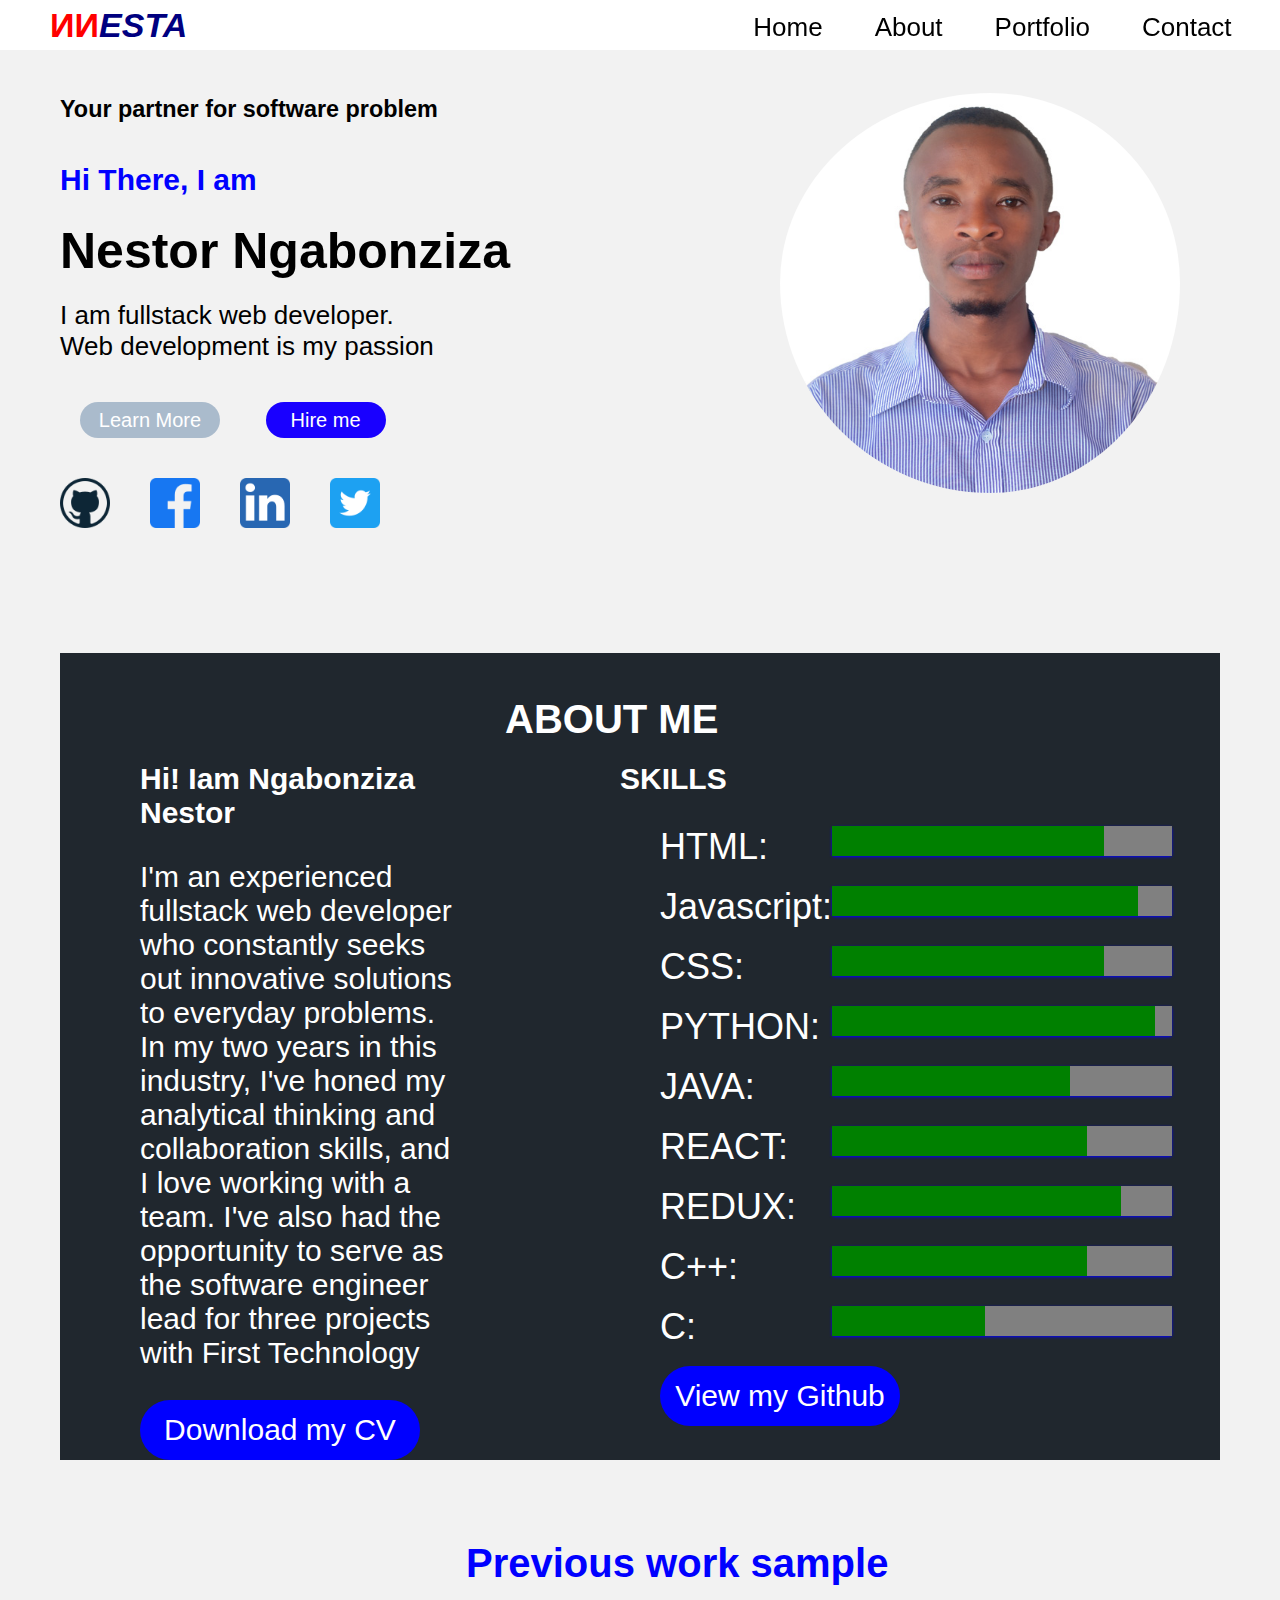
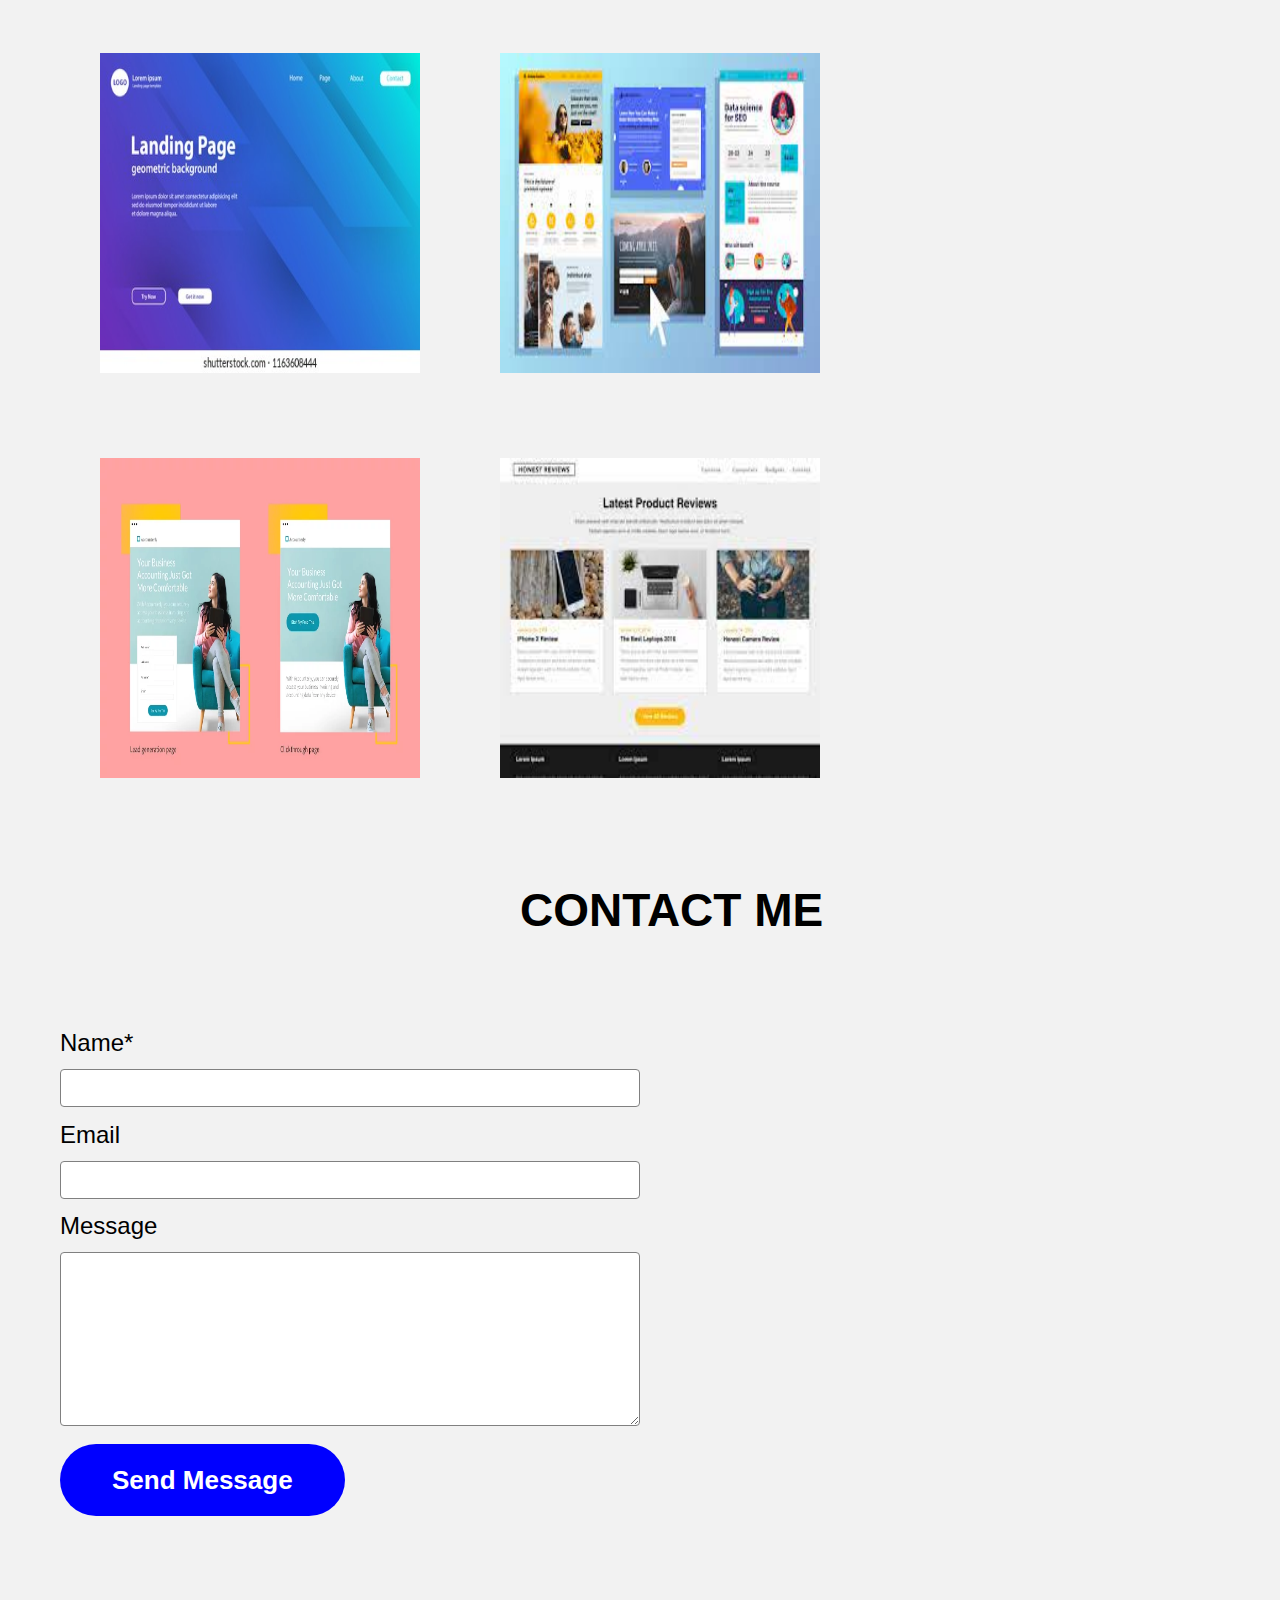
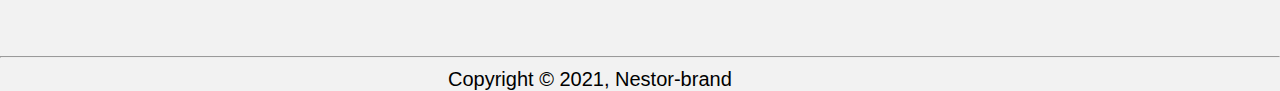
==== index.html @ 5fce7ac7 "addingthe title to the pages" ====
<!DOCTYPE html>
<html lang="en">
  <head>
    <meta charset="UTF-8" />
    <meta http-equiv="X-UA-Compatible" content="IE=edge" />
    <meta name="viewport" content="width=device-width, initial-scale=1.0" />
    <title>Nestor Brand</title>
    <link rel="stylesheet" href="./css/style.css" />
  </head>
  <body>
    <div class="wrapper">
     
        <nav class="navbar">
<div class="logo">
        <span class="n">NN</span>  <span class="left">ESTA</span>
   </div>
          <img
            id="menu"
            class="navbar-menu"
            src="img/menu.svg"
            alt="menu picture"
          />

          <div class="top">
            <img
              id="exit"
              class="mobile-exit"
              src="img/exit.svg"
              alt="exit menu"
              class="menu-close"
            />

            <ul class="right">
              <li>
                <a href=".">Home</a>
              </li>
              
              
              <li>
                <a href="#about">About</a>
              </li><li>
                <a href="#portfolio">Portfolio</a>
              </li>
              <li>
                <a href="#contact">Contact</a>
              </li>
              
              <li>
                <a href="blog.html">Blog</a>
              </li>
            </ul>
          </div>
        </nav>
      
      <br />
      <main>
        <section class="landing-page">
          <section id="description" class="desc">
            <h3>Your partner for software problem</h3>
            <h2 id="hi">Hi There, I am</h2>
            <h1>Nestor Ngabonziza</h1>
            <p>
              I am fullstack web developer. <br />
              Web development is my passion
            </p>
            <div class="learn-hire">
              <button onclick="location.href='#about'" type="button" id="learn-button">Learn More</button>
              <button onclick="location.href='#contact'" type="button" id="hire-button">Hire me</button>
            </div>
            <div class="social-media">
              <a href="#">
                <img
                  class="social-img"
                  src="img/github.png"
                  alt="github picture"
              /></a>
              <a href=""
                ><img
                  class="social-img"
                  src="img/faceboo.png"
                  alt="Facebook picture"
              /></a>
              <a href="#"
                ><img
                  class="social-img"
                  src="img/linkedin.png"
                  alt="linkedin picture"
              /></a>
              <a href="#"
                ><img
                  class="social-img"
                  src="img/twitter.png"
                  alt="twitter picture"
              /></a>
            </div>
          </section>
          <section id="profile">
            <img class="profile" src="img/PASSPORT.jpg" alt="Profile photo" />
          </section>
        </section>

        <!-- About me frame -->

        <section id="about">
          <h1 class="title">ABOUT ME</h1>
          <div class="container">
            <div class="description">
              <h1>Hi! Iam Ngabonziza Nestor</h1>
              <p>
                I'm an experienced fullstack web developer who constantly seeks
                out innovative solutions to everyday problems. In my two years
                in this industry, I've honed my analytical thinking and
                collaboration skills, and I love working with a team. I've also
                had the opportunity to serve as the software engineer lead for
                three projects with First Technology
              </p>
              <button>Download my CV</button>
            </div>

            <div>
              <h1>SKILLS</h1>
              <ul class="skills">
                <li>
                  <label for="file">HTML:</label>
                  <progress class="progress" id="file" value="80" max="100">
                    80%
                  </progress>
                </li>
                <li>
                  <label for="file">Javascript:</label>
                  <progress class="progress" id="file" value="90" max="100">
                    90%
                  </progress>
                </li>
                <li>
                  <label for="file">CSS:</label>
                  <progress class="progress" id="file" value="80" max="100">
                    80%
                  </progress>
                </li>
                <li>
                  <label for="file">PYTHON:</label>
                  <progress class="progress" id="file" value="95" max="100">
                    95%
                  </progress>
                </li>
                <li>
                  <label for="file">JAVA:</label>
                  <progress class="progress" id="file" value="70" max="100">
                    70%
                  </progress>
                </li>
                <li>
                  <label for="file">REACT:</label>
                  <progress class="progress" id="file" value="75" max="100">
                    75%
                  </progress>
                </li>
                <li>
                  <label for="file">REDUX:</label>
                  <progress class="progress" id="file" value="85" max="100">
                    85%
                  </progress>
                </li>
                <li>
                  <label for="file">C++:</label>
                  <progress class="progress" id="file" value="75" max="100">
                    75%
                  </progress>
                </li>
                <li>
                  <label for="file">C:</label>
                  <progress class="progress" id="file" value="45" max="100">
                    45%
                  </progress>
                </li>
                <!-- <li>
                  <label for="file">Kotlin:</label>
                  <progress class="progress" id="file" value="70" max="100">
                    70%
                  </progress>
                </li> -->

                <button type="button" onclick="location.href='https://github.com/NNesta'">View my Github</button>
              </ul>
           
            </div>
          </div>
        </section>
        <!-- portfolio -->
        <section id="portfolio">
          <h1>Previous work sample</h1>
          <div class="portfolios-list">
<a href="#"><img class="portfolio-pic" src="img/first.jpg" alt=""></a>
<a href="#"><img class="portfolio-pic" src="img/second.jpg" alt=""></a>
<a href="#"><img class="portfolio-pic" src="img/third.webp" alt=""></a>
<a href="#"><img class="portfolio-pic" src="img/fourth.jpg" alt=""></a>
          </div>

        </section>
        <!-- CONTACT ME SECTION -->
        <!-- ************************** -->

        <section id="contact">
          <h2>CONTACT ME</h2>
          <form action="#" method="post">
            <label for="#">Name*</label>
            <input type="text" />
            <br />
            <label for="#">Email</label>
            <input type="email" name="" id="" />
            <br />
            <label for=""> Message</label>
            <textarea
              name="message"
              id="message"
              cols="30"
              rows="10"
            ></textarea>
            <br />
            <input type="submit" value="Send Message" />
          </form>
          
        </section>
        
        
      </main>
    </div>
    <script>
      const mobileBtn = document.getElementById("menu");
      nav = document.querySelector(".top");
      mobileBtnExit = document.getElementById("exit");

      mobileBtn.addEventListener("click", () => {
        nav.classList.add("menu-btn");
      });

      mobileBtnExit.addEventListener("click", () => {
        nav.classList.remove("menu-btn");
      });

    </script>
    <hr />
        <footer>Copyright &copy 2021, Nestor-brand</footer>
  </body>
</html>
---- css/style.css ----
body {
  background-color: #f2f2f2;
  margin: 0;
  box-sizing: border-box;
  font-family: Arial, Helvetica, sans-serif;
}
main {
  margin: 0rem 0.5rem;
  
}
:root {
  font-size: 18px;
  --primary-color: blue;
}
.navbar {
  background: white;
  padding: 0.5em;
  height: 1.5em;
  width: 100%;
  align-items: center;
  display: flex;
  place-content: space-between;
    z-index: 800;
    
}
.left {
  color:#000080;
  font-size: 1.7rem;
  font-weight: bolder;
  font-style: italic;
  margin-left: 0;
}
.n {                 
  transform: scale(-1, 1);
  color: red;
  
  font-size: 1.7rem;
  font-weight: bolder;
  margin-left: 2rem;
  margin-right: 0;
  
}
.logo {
  display: flex;
}
.top {
  position: fixed;
  z-index: 999;
  width: 50%;
  right: 0;
  top: 0;
  background: #20272e;
  height: 100vh;
  padding: 1em;
  
}
.top {
  display: none;
}
.navbar .left span {
  list-style-type: none;
  text-decoration: none;
}
.right {
  margin-top: 4rem;
}
.right li {
  list-style-type: none;
  text-align: right;
}

.right li a {
  font-size: 1.3em;
  color: white;
  text-decoration: none;
  list-style-type: disc;
}
.mobile-exit {
  float: right;
  margin: 0.5em;
  cursor: pointer;
}
.menu-btn {
  display: block;
}
.navbar .navbar-menu,
.mobile-exit {
  cursor: pointer;
  width: 2rem;
  height: 2rem;
  padding: 0;
}
.profile {
  /* display: none; */
  height: 20rem;
  width: 20rem;
  float: right;
  border-radius: 50%;
  padding-right: 1rem;
  padding-top: 1rem;
  margin-right: 1rem;
}

/* landing page */
/* section.landing-page {
  display: block;
  place-content: space-between;
  margin: 2.5rem 0rem 6rem 0rem;
} */

#hire-button {
  background-color: rgb(25, 0, 255);
  width: 6rem;
  height: 1.8rem;
  border-radius: 2rem;
  margin: 1rem;
  font-size: 1rem;
  border-style: none;
}
#learn-button {
  background-color: #aabbcc;
  width: 7rem;
  height: 1.8rem;
  border-radius: 1rem;
  margin: 1rem;
  font-size: 1rem;
  border-style: none;
}
#learn-button:hover {
  font-weight: bolder;
}
#hire-button:hover {
  font-weight: bolder;
}
.desc {
  align-items: center;
  display: inline-block;

}
.landing-page {
  display: flex;
  flex-wrap: wrap;
}
.desc h3 {
  margin-bottom: 2rem;
}
#hi {
  color: blue;
}
.desc h1 {
  font-size: 2.5rem;
  margin: 1rem 0rem;
}
.desc p {
  font-size: 1.3rem;
  margin: 0 0 1rem 0;
}
.social-media {
  display: flex;
}
.social-img {
  width: 2.5rem;
  height: 2.5rem;
  padding: 0;
  margin: 1rem 2rem 0 0;
}
#profile{
  order: 1;
}
#description {
  order: 2;
}
/* end */
/* About me page */
#about {
  background-color: #20272e;
  color: white;
  padding-top: 2.2rem;

 
}

.title {
  margin-bottom: 0.5rem;
}
#about h1.title {
  transform: translate(30%);
  margin:0 0 0 3rem;
  font-size: 2rem;
  padding-top: 0;
}

.container {
  display: block;
  margin-bottom: 1.5rem;
  
}
.skills {
  margin-left: 0;
}
.container div {
 flex: 1;
 margin:0 4rem;
 font-size: 1.5rem;
}
.container div h1 {
  font-size: 1.5rem;
  margin-left: 0rem;
  font-weight: bold;
}
.description button {
  width: 14rem;

}
.skills li {
  display: flex;
}
.skills li label {
  margin-right: auto;
}
.skills button {
  width: 12rem;
  border-style: none;
  
}

.progress {
  background-color: rgb(255, 102, 0);
  border-radius: 3px;
  box-shadow: 0 1px 3px blue;
  margin: 0rem;
  height: 1.5rem;
  width: 17rem;
  max-width: 100%;
  background: blue;
  /* margin-left: auto; */
  
}



/* end */

/*contact  */

#contact h2 {
  /* margin: 2rem 0 2em 5em; */
  margin: 0;
  padding-top: 2rem;
}

label {
  display: block;
  font-size: 1.2em;
  margin-bottom: 0.5em;
}
input,
textarea {
  width: 80%;
  padding: 0.8em;
  margin-bottom: 1em;
  border-radius: 0.3em;
  border: 1px solid gray;
  box-sizing: border-box;
}
input[type="submit"] {
  background-color: var(--primary-color);
  color: white;
  font-weight: bold;
  font-size: 1.3em;
  border: none;
  margin-bottom: 5em;
  border-radius: 5em;
  display: inline-block;
  padding: 0.8em 2em;
  width: unset;
}
#contact {
  margin: 0 auto;
  padding: 0 auto;
}
/* end */
/* blog */

.blog-sect {
  display: block;
}
#search-input {
  width: 35%;
  margin: 0;
}
.search-blog {
  position: relative;
  left: 18rem;
  top: -2rem;
}
.search-blog button {
  width: 8rem;
  height: 2.5rem;
}
button {
  height: 1.6rem;
  width: 5.5rem;
  display: inline;
  background-color: blue;
  color: white;
  margin: 0;
}
.articles {
  display: flex;
  place-content: space-between;
  flex-wrap: wrap;
}
.article {
  margin: 1rem 3rem;
}
.article-img {
  width: 30px;
  height: 30px;
  padding: 0;
  margin: 0rem 0.3rem 0 0;
}
.article-bottom {
  display: flex;
  margin-top: 0;
}
.article-bottom span {
  margin-right: 2rem;
  align-items: center;
}
.main-img {
  width: 269px;
  height: 180px;
  padding: 0;
  border-radius: 0;
}
.blogs {
  display: flex;
  place-content: space-between;
}
.select {
  display: block;
}
.choose-check {
  display: inline-flexbox;
}
.admin-nav {
}
html,
body {
  overflow-x: hidden;
}
/* end blog */

/* login */

.admin-login {
  display: block;
  margin: 5rem 0 11rem 25rem;
}
.admin-login h2 {
  color: blue;
  margin-left: 4rem;

}
.login-button {
  background-color: blue;
}
button {
  background: blue;
  color: white;
  border-radius: 1rem;
  width: 10rem;
  height: 3rem;
  font-size: 1.5rem;
}
.psw,.email-user {
  width: 18rem;
  border-radius: 5rem;
  
}

/* end */
/* dashboard */
.article-create-button {
  background: blue;
  color: white;
  width: 14rem;
  padding-top: 0.5rem;
  height: 2.3rem;
  padding-bottom: 2.3rem;
  text-decoration: none;
  border-radius: 2rem;
}
.logout {
  background: #800000;
  width: 7rem;
  height: 2.3rem;
}
.create-button {
  font-size: 1rem;
  height: 2rem;
}
aside {
  width: 40;
  
}
.views {
  margin: 5rem;
}
.dashboard nav {
  margin-top: -5rem;
  height: 2.7rem;
}
button {
  border-style: none;
}
.article-section {
  display: flex;
  margin: 5rem 0 0 2rem;
  padding: 0;
}
/* .search {
  width: 30;
  display: block;
} */
.article-modify {
  width: 60;
}
.srch {
  width: 6rem;
  height: 2rem;
  font-size: 1rem;
}
.check-button {
  display: flex;
  margin-left: -4rem;

}
.date-time {
  padding-bottom: 4rem;
  font-weight: lighter;
  color: lightsteelblue;
  margin: 0;
}
.check-button label {
  margin-left: -4rem;

}
.article-update {
  height: 2rem;
  margin-top: -0.3rem;
}
.article-delete {
  height: 2rem;
  background: red;
  margin-left: 2rem;
  margin-top: -0.3rem;
}
button {
  cursor: pointer;
  height: 2,5rem;
  border-radius: 5rem;
  padding-bottom: auto;
  margin-right: 2rem;
}
a:visited {
  color: blue;
}
a{
  text-decoration: none;
}

/* end */
/* create article */
.create-article h2 {
  transform: translate(40%);
  color: blue;
}
.article-component {
  display: block;
}
.component {
  display: flex;
}
.component label {
  margin-right: auto;
  margin-left: 2rem;
}
.component textarea,
.component input {
  margin-right: 2rem;
}
.create-button {
  margin: 2rem 0 0 56rem;
  width: 10rem;
  height: 2.5rem;
  font-weight: bold;
  font-size: 1.2rem;

}


/* end */
/* article page*/

.article-detail {
  margin: 5rem;
  background: white;
}

.article-detail h3 {
  color: blue;
  font-weight: bold;
  position: relative;
  left: 3rem;
  z-index: 1;
  font-size: 1.5rem;
}
.article-img-main {
  width: 100%;
  height: 20rem;
  border-radius: .5rem;
}
/* end of article page */


/* portfolio */
#portfolio {
  padding-top: 1.2rem;
}
.portfolios-list {
  display: flex;
  flex-wrap: wrap;
}
.portfolio-pic {
  width: 16rem;
  height: 16rem;
  padding: 0;
  border-radius: 0;
  margin: 2rem;
} 
#portfolio h1 {
  transform: translate(35%);
  font-size: 2rem;
  color: blue;
}

/* end of portifolio */

footer {
  
  transform: translate(35%);
}

/* media query */
@media only screen and (max-width: 320px) {
  :root{
    font-size: 15px;
    }
    
  }
@media only screen and (min-width: 1025px) {
  :root {
    font-size: 20px;
  }
  main {
    margin: 0rem 3rem;
    --primary-color: blue;
  }
  .profile {
    height: 20rem;
    width: 20rem;
    float: left;
    border-radius: 50%;
    padding-right: 1rem;
    padding-top: 1rem;
    margin-right: 1rem;
  }
  .landing-page {
    display: flex;
    place-content: space-between;
    margin: 2.5rem 0rem 6rem 0rem;
   

  }
  .current{
 color: blue;
  }
  #profile{
    order: 2;
  }
  #description {
    order: 1;
  }
  .navbar-menu,
  .mobile-exit {
    display: none;
  }
  .top {
    display: flex;
    justify-content: space-between;
    background: none;
    position: unset;
    height: auto;
    width: 100%;
    padding: 0;
    color: black;
  }
  .navbar {
    display: flex;
    place-content: space-between;
    position: fixed;
  }
  .right {
    display: flex;
    place-content: space-between;
    list-style-type: none;
    margin-left: 25rem;
    margin-top: 1.2rem;
  }
  .top .right a {
    color: black;
    margin: 1em;
  }
  .right li a:hover {
    font-weight: bolder;
    color: blue;

  }
  .right li a:visited {
    font-weight: bolder;
    background-color: blue;
  }
  
  .container {
    display: flex;
  }
  #about h1.title {
    transform: translate(35%);
  }
  .article-detail {
    margin: 4rem 10rem;
  }
  .article-detail h3 {
    left: 10rem;
    margin-top: 3rem;
}
/* contact */
#contact h2 {
  margin: 1rem 0 2em 10em;
  font-size: 2.3rem;
  font-weight: bold;
}
input,
textarea {
  width: 50%;
 
}

#contact {
  margin: 0 auto;
  padding: 0 auto;
}


/* @media only screen and (min-width: 100px) {
  :root{
    font-size: 5px;
    }
    body {
      background: #800000;
    }
  } */
/* end media query */
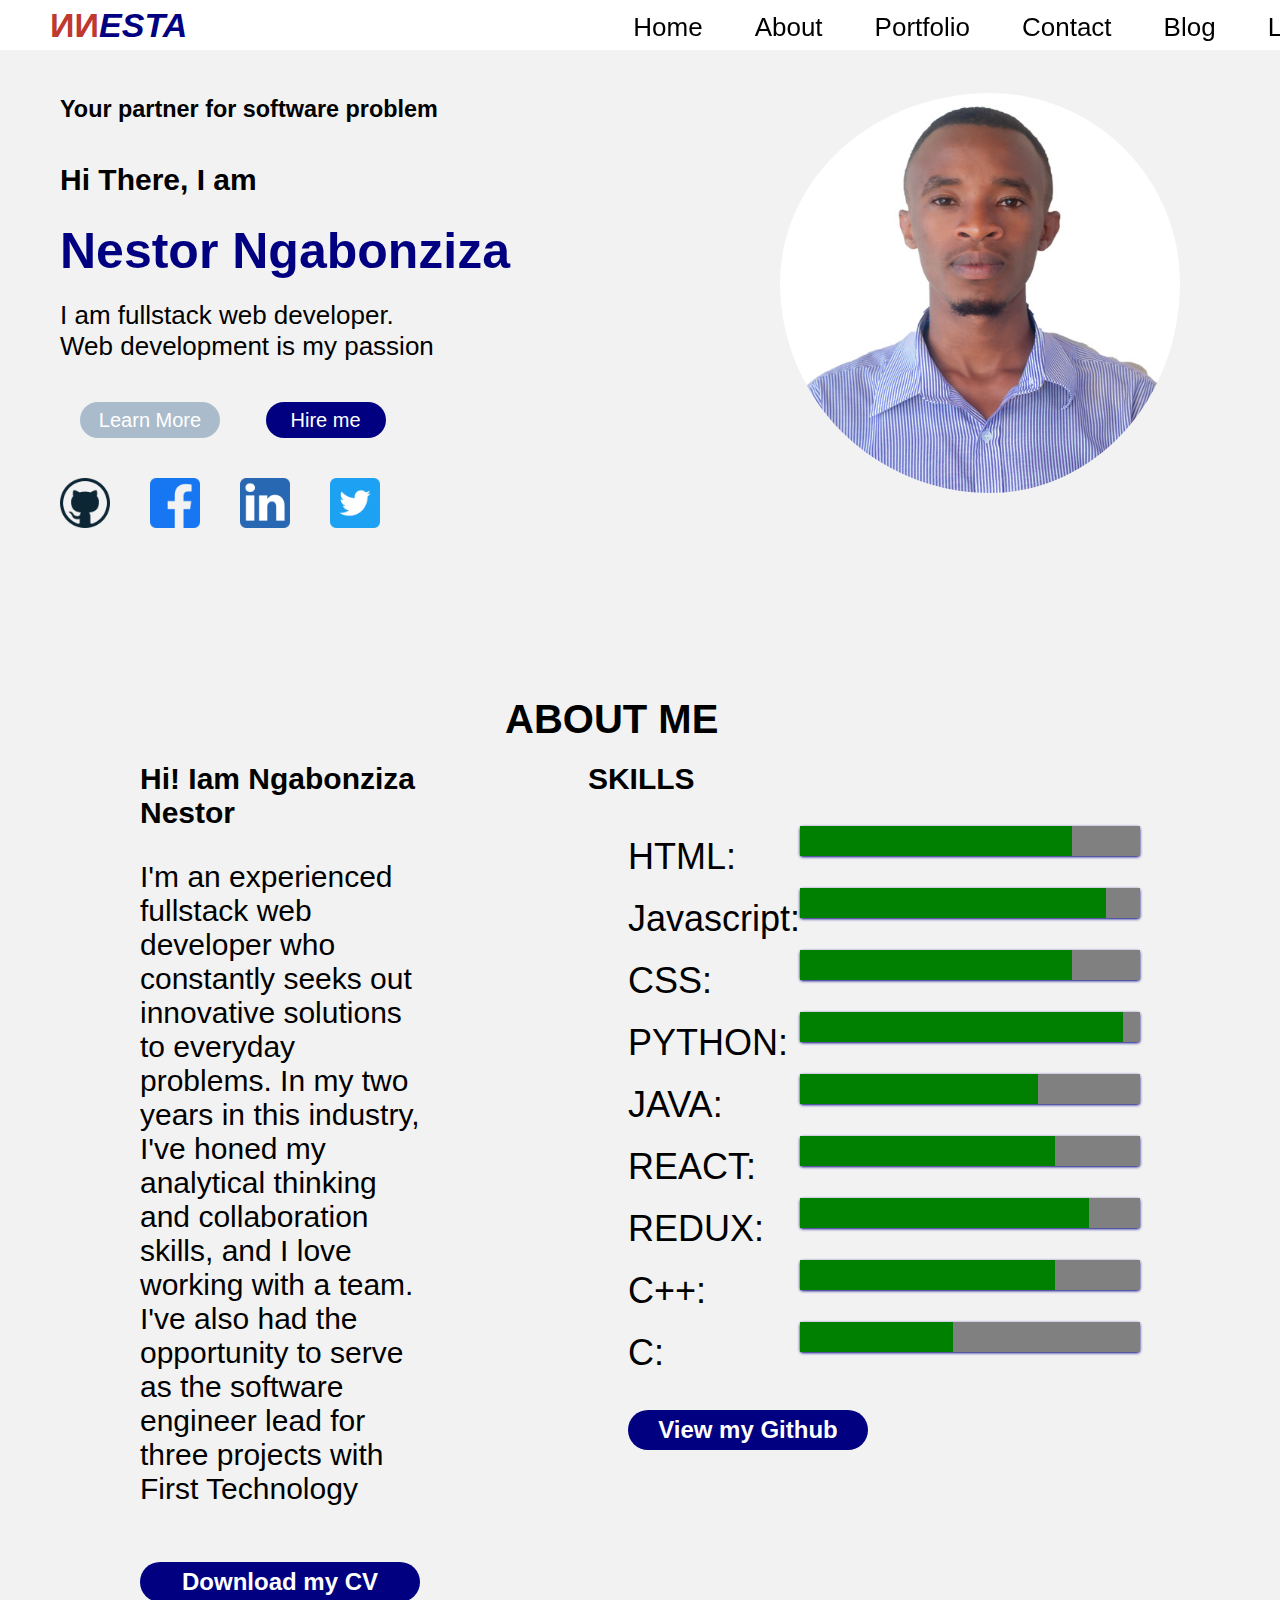
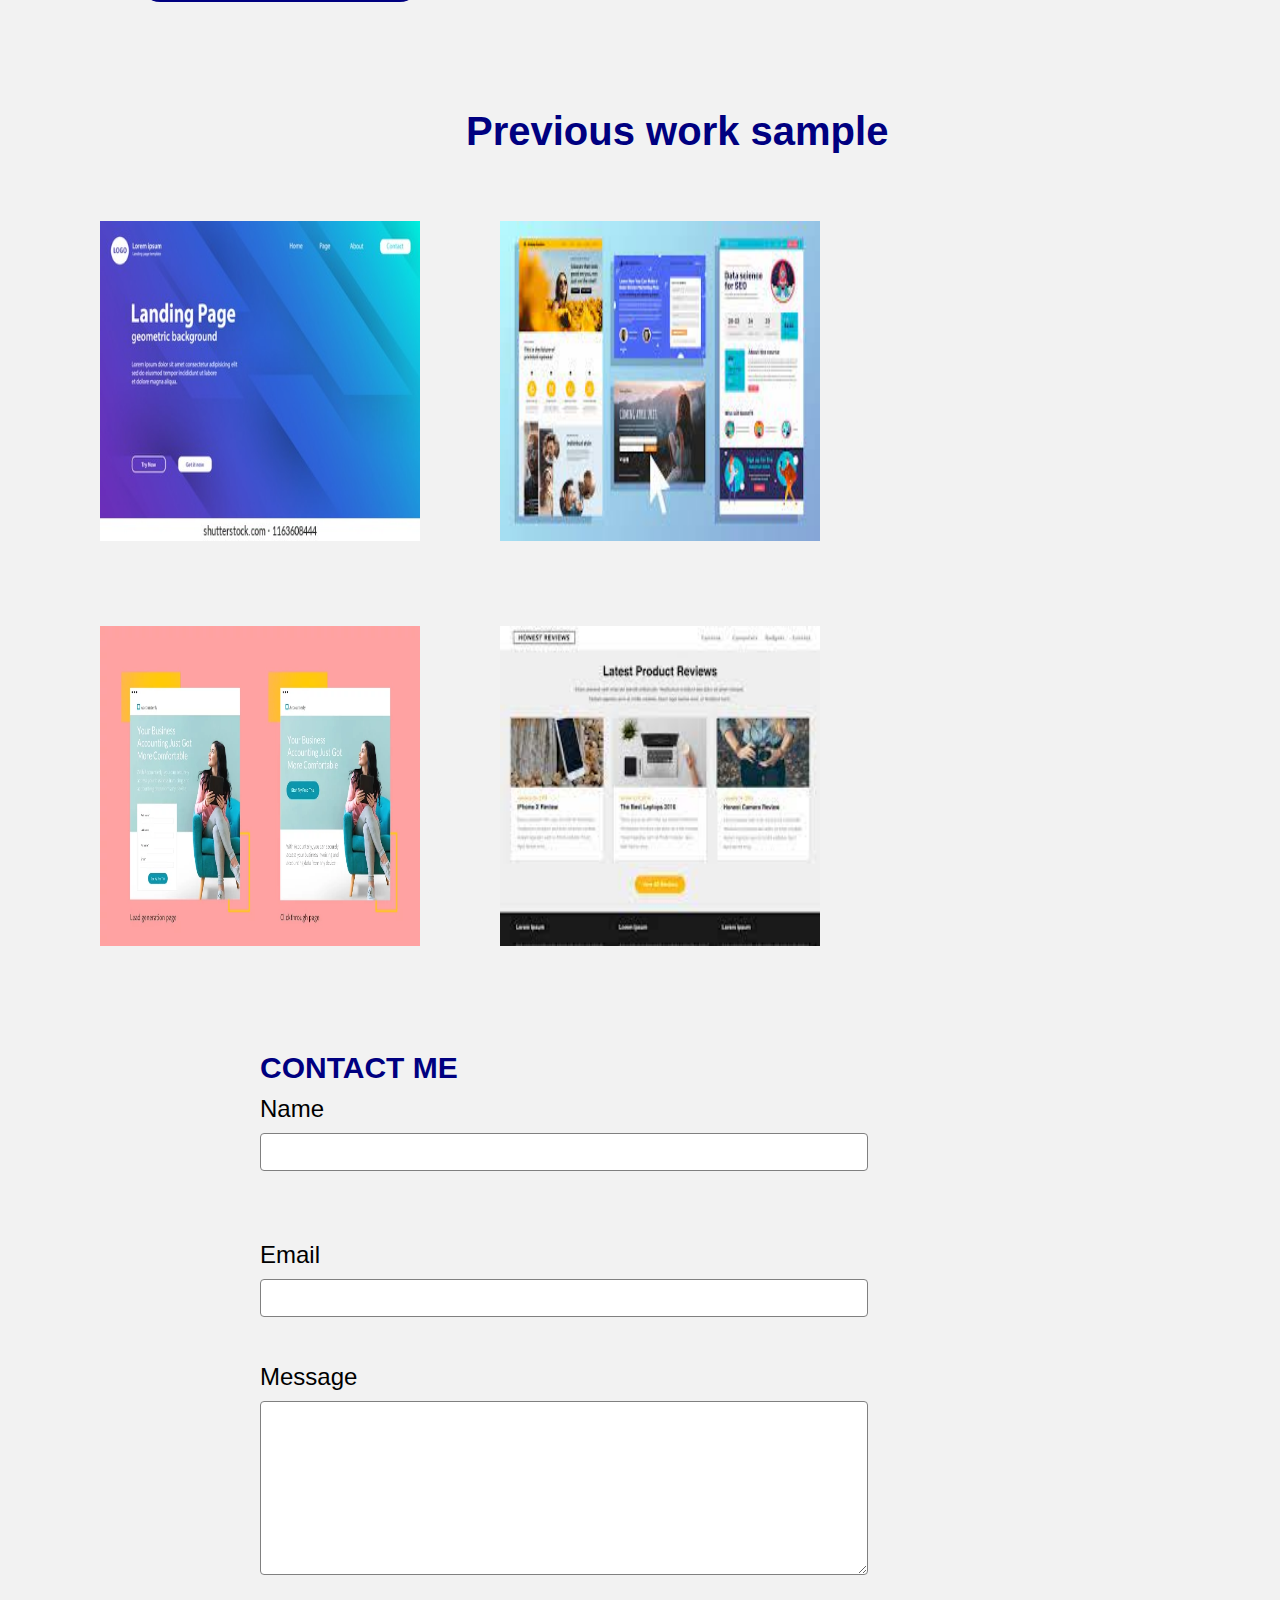
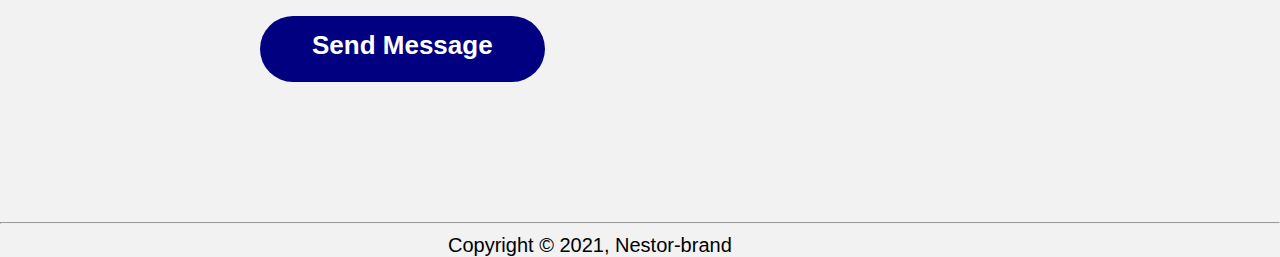
==== commit 17ade457: "adding javascript to the whole web" ====
--- a/index.html
+++ b/index.html
@@ -5,53 +5,59 @@
     <meta http-equiv="X-UA-Compatible" content="IE=edge" />
     <meta name="viewport" content="width=device-width, initial-scale=1.0" />
     <title>Nestor Brand</title>
+    <link href="./fontawesome-free-5.15.4-web/css/fontawesome.css" rel="stylesheet">
+  <link href="./fontawesome-free-5.15.4-web/css/brands.css" rel="stylesheet">
+  <link href="./fontawesome-free-5.15.4-web/css/solid.css" rel="stylesheet">
+  <link href="./fontawesome-free-5.15.4-web/css/fontawesome.min.css" rel="stylesheet">
     <link rel="stylesheet" href="./css/style.css" />
   </head>
   <body>
     <div class="wrapper">
-     
-        <nav class="navbar">
-<div class="logo">
-        <span class="n">NN</span>  <span class="left">ESTA</span>
-   </div>
+      <nav class="navbar">
+        <div class="logo">
+          <span class="n">NN</span> <span class="left">ESTA</span>
+        </div>
+        <img
+          id="menu"
+          class="navbar-menu"
+          src="img/menu.svg"
+          alt="menu picture"
+        />
+
+        <div class="top">
           <img
-            id="menu"
-            class="navbar-menu"
-            src="img/menu.svg"
-            alt="menu picture"
+            id="exit"
+            class="mobile-exit"
+            src="img/exit.svg"
+            alt="exit menu"
+            class="menu-close"
           />
 
-          <div class="top">
-            <img
-              id="exit"
-              class="mobile-exit"
-              src="img/exit.svg"
-              alt="exit menu"
-              class="menu-close"
-            />
-
-            <ul class="right">
-              <li>
-                <a href=".">Home</a>
-              </li>
-              
-              
-              <li>
-                <a href="#about">About</a>
-              </li><li>
-                <a href="#portfolio">Portfolio</a>
-              </li>
-              <li>
-                <a href="#contact">Contact</a>
-              </li>
-              
-              <li>
-                <a href="blog.html">Blog</a>
-              </li>
-            </ul>
-          </div>
-        </nav>
-      
+          <ul class="right">
+            <li>
+              <a href=".">Home</a>
+            </li>
+
+            <li>
+              <a href="#about">About</a>
+            </li>
+            <li>
+              <a href="#portfolio">Portfolio</a>
+            </li>
+            <li>
+              <a  id="contact-on" href="#contact">Contact</a>
+            </li>
+
+            <li>
+              <a href="blog.html">Blog</a>
+            </li>
+            <li>
+              <a href="login.html">Login</a>
+            </li>
+          </ul>
+        </div>
+      </nav>
+
       <br />
       <main>
         <section class="landing-page">
@@ -64,8 +70,20 @@
               Web development is my passion
             </p>
             <div class="learn-hire">
-              <button onclick="location.href='#about'" type="button" id="learn-button">Learn More</button>
-              <button onclick="location.href='#contact'" type="button" id="hire-button">Hire me</button>
+              <button
+                onclick="location.href='#about'"
+                type="button"
+                id="learn-button"
+              >
+                Learn More
+              </button>
+              <button
+                onclick="location.href='#contact'"
+                type="button"
+                id="hire-button"
+              >
+                Hire me
+              </button>
             </div>
             <div class="social-media">
               <a href="#">
@@ -114,7 +132,7 @@
                 had the opportunity to serve as the software engineer lead for
                 three projects with First Technology
               </p>
-              <button>Download my CV</button>
+              <button class="cv button" id="button">Download my CV</button>
             </div>
 
             <div>
@@ -181,9 +199,14 @@
                   </progress>
                 </li> -->
 
-                <button type="button" onclick="location.href='https://github.com/NNesta'">View my Github</button>
+                <button
+                  class="gt button"
+                  type="button"
+                  onclick="location.href='https://github.com/NNesta'"
+                >
+                  View my Github
+                </button>
               </ul>
-           
             </div>
           </div>
         </section>
@@ -191,56 +214,69 @@
         <section id="portfolio">
           <h1>Previous work sample</h1>
           <div class="portfolios-list">
-<a href="#"><img class="portfolio-pic" src="img/first.jpg" alt=""></a>
-<a href="#"><img class="portfolio-pic" src="img/second.jpg" alt=""></a>
-<a href="#"><img class="portfolio-pic" src="img/third.webp" alt=""></a>
-<a href="#"><img class="portfolio-pic" src="img/fourth.jpg" alt=""></a>
-          </div>
-
+            <a href="#"
+              ><img class="portfolio-pic" src="img/first.jpg" alt=""
+            /></a>
+            <a href="#"
+              ><img class="portfolio-pic" src="img/second.jpg" alt=""
+            /></a>
+            <a href="#"
+              ><img class="portfolio-pic" src="img/third.webp" alt=""
+            /></a>
+            <a href="#"
+              ><img class="portfolio-pic" src="img/fourth.jpg" alt=""
+            /></a>
+          </div>
         </section>
         <!-- CONTACT ME SECTION -->
         <!-- ************************** -->
 
         <section id="contact">
+          <div>
           <h2>CONTACT ME</h2>
-          <form action="#" method="post">
-            <label for="#">Name*</label>
-            <input type="text" />
+          <form id="form-contact" action="." method="get">
+            <div class="form-control" id="name-contact" >
+            <label for="#">Name</label>
+            <input type="text" id="input-name" name="name"/>
+            <i class="fas fa-check-circle success"></i>
+            <i class="fas fa-exclamation-circle fail"></i>
+            <br/>
+            <small>Put name</small>
+          </div>
             <br />
+            <div class="form-control " id="email-contact">
             <label for="#">Email</label>
-            <input type="email" name="" id="" />
+            <input type="email" id="input-email" name="email"/>
+            <i class="fas fa-check-circle "></i>
+            <i class="fas fa-exclamation-circle "></i>
+            <br/>
+          <small></small></div>
             <br />
+            <div class="form-control" >
             <label for=""> Message</label>
             <textarea
               name="message"
-              id="message"
+              id="message-contact"
               cols="30"
               rows="10"
-            ></textarea>
+            >
+            </textarea>
+            <i class="fas fa-check-circle "></i>
+            <i class="fas fa-exclamation-circle "></i>
+            <br/>
+          <small></small>
+          </div>
             <br />
-            <input type="submit" value="Send Message" />
+            <input id="form-submit" type="submit" value="Send Message" />
           </form>
-          
-        </section>
-        
-        
+        </div>
+        </section>
       </main>
     </div>
-    <script>
-      const mobileBtn = document.getElementById("menu");
-      nav = document.querySelector(".top");
-      mobileBtnExit = document.getElementById("exit");
-
-      mobileBtn.addEventListener("click", () => {
-        nav.classList.add("menu-btn");
-      });
-
-      mobileBtnExit.addEventListener("click", () => {
-        nav.classList.remove("menu-btn");
-      });
-
-    </script>
+    <script type="module" src="./js/index.js"></script>
+    <noscript>You need to enable JavaScript to view the full site.</noscript>
+   
     <hr />
-        <footer>Copyright &copy 2021, Nestor-brand</footer>
+    <footer>Copyright &copy 2021, Nestor-brand</footer>
   </body>
 </html>
--- a/fontawesome-free-5.15.4-web/css/brands.css
+++ b/fontawesome-free-5.15.4-web/css/brands.css
@@ -0,0 +1,15 @@
+/*!
+ * Font Awesome Free 5.15.4 by @fontawesome - https://fontawesome.com
+ * License - https://fontawesome.com/license/free (Icons: CC BY 4.0, Fonts: SIL OFL 1.1, Code: MIT License)
+ */
+@font-face {
+  font-family: 'Font Awesome 5 Brands';
+  font-style: normal;
+  font-weight: 400;
+  font-display: block;
+  src: url("../webfonts/fa-brands-400.eot");
+  src: url("../webfonts/fa-brands-400.eot?#iefix") format("embedded-opentype"), url("../webfonts/fa-brands-400.woff2") format("woff2"), url("../webfonts/fa-brands-400.woff") format("woff"), url("../webfonts/fa-brands-400.ttf") format("truetype"), url("../webfonts/fa-brands-400.svg#fontawesome") format("svg"); }
+
+.fab {
+  font-family: 'Font Awesome 5 Brands';
+  font-weight: 400; }
--- a/fontawesome-free-5.15.4-web/css/solid.css
+++ b/fontawesome-free-5.15.4-web/css/solid.css
@@ -0,0 +1,16 @@
+/*!
+ * Font Awesome Free 5.15.4 by @fontawesome - https://fontawesome.com
+ * License - https://fontawesome.com/license/free (Icons: CC BY 4.0, Fonts: SIL OFL 1.1, Code: MIT License)
+ */
+@font-face {
+  font-family: 'Font Awesome 5 Free';
+  font-style: normal;
+  font-weight: 900;
+  font-display: block;
+  src: url("../webfonts/fa-solid-900.eot");
+  src: url("../webfonts/fa-solid-900.eot?#iefix") format("embedded-opentype"), url("../webfonts/fa-solid-900.woff2") format("woff2"), url("../webfonts/fa-solid-900.woff") format("woff"), url("../webfonts/fa-solid-900.ttf") format("truetype"), url("../webfonts/fa-solid-900.svg#fontawesome") format("svg"); }
+
+.fa,
+.fas {
+  font-family: 'Font Awesome 5 Free';
+  font-weight: 900; }
--- a/css/style.css
+++ b/css/style.css
@@ -1,5 +1,5 @@
 body {
-  background-color: #f2f2f2;
+  background-color: var(--backround-color);
   margin: 0;
   box-sizing: border-box;
   font-family: Arial, Helvetica, sans-serif;
@@ -10,7 +10,11 @@
 }
 :root {
   font-size: 18px;
-  --primary-color: blue;
+  --letter-color: black;
+  --primary-color: #000080;
+  --succes-color: green;
+  --fail-color: red;
+  --backround-color: #f2f2f2;
 }
 .navbar {
   background: white;
@@ -20,11 +24,14 @@
   align-items: center;
   display: flex;
   place-content: space-between;
-    z-index: 800;
+  z-index: 800;
+  position: fixed;
+  
+  
     
 }
 .left {
-  color:#000080;
+  color:var(--primary-color);
   font-size: 1.7rem;
   font-weight: bolder;
   font-style: italic;
@@ -32,7 +39,7 @@
 }
 .n {                 
   transform: scale(-1, 1);
-  color: red;
+  color: rgba(185, 37, 26, 0.904);
   
   font-size: 1.7rem;
   font-weight: bolder;
@@ -40,6 +47,7 @@
   margin-right: 0;
   
 }
+
 .logo {
   display: flex;
 }
@@ -109,7 +117,7 @@
 } */
 
 #hire-button {
-  background-color: rgb(25, 0, 255);
+  background-color: var(--primary-color);
   width: 6rem;
   height: 1.8rem;
   border-radius: 2rem;
@@ -128,9 +136,14 @@
 }
 #learn-button:hover {
   font-weight: bolder;
+  color: #4794e0da;
+  background-color: white;
+  
 }
 #hire-button:hover {
   font-weight: bolder;
+  background-color: white;
+  color: var(--primary-color);
 }
 .desc {
   align-items: center;
@@ -144,12 +157,11 @@
 .desc h3 {
   margin-bottom: 2rem;
 }
-#hi {
-  color: blue;
-}
+
 .desc h1 {
   font-size: 2.5rem;
   margin: 1rem 0rem;
+  color: var(--primary-color)
 }
 .desc p {
   font-size: 1.3rem;
@@ -173,8 +185,8 @@
 /* end */
 /* About me page */
 #about {
-  background-color: #20272e;
-  color: white;
+  /* background-color: #20272e;
+  color: white; */
   padding-top: 2.2rem;
 
  
@@ -227,14 +239,25 @@
 .progress {
   background-color: rgb(255, 102, 0);
   border-radius: 3px;
-  box-shadow: 0 1px 3px blue;
+  box-shadow: 0 1px 3px var(--primary-color);
   margin: 0rem;
   height: 1.5rem;
   width: 17rem;
   max-width: 100%;
-  background: blue;
+  background: var(--primary-color);
   /* margin-left: auto; */
   
+}
+.button {
+  background: var(--primary-color);
+  margin: 1.3rem 0;
+  height: 2rem;
+  font-size: 1.2rem;
+  font-weight: bold;
+}
+.button:hover {
+  color: var(--primary-color);
+  background: var(--backround-color);
 }
 
 
@@ -248,14 +271,20 @@
   margin: 0;
   padding-top: 2rem;
 }
+#form-submit {
+  margin-left: 5rem;
+}
+.form-control{
+  margin: 0 auto;
+}
 
 label {
   display: block;
   font-size: 1.2em;
-  margin-bottom: 0.5em;
-}
-input,
-textarea {
+  margin: 0.5rem 0;
+  color: black;
+}
+ input, textarea {
   width: 80%;
   padding: 0.8em;
   margin-bottom: 1em;
@@ -274,35 +303,38 @@
   display: inline-block;
   padding: 0.8em 2em;
   width: unset;
+  padding-top: .72rem;
 }
 #contact {
   margin: 0 auto;
   padding: 0 auto;
 }
+
 /* end */
 /* blog */
 
 .blog-sect {
   display: block;
-}
-#search-input {
-  width: 35%;
-  margin: 0;
-}
+  margin-top: 1.8rem;
+}
+
 .search-blog {
-  position: relative;
-  left: 18rem;
-  top: -2rem;
-}
-.search-blog button {
-  width: 8rem;
-  height: 2.5rem;
+  display:flex;
+  margin-top:0rem;
+}
+#search-blog-btn{
+  margin-left:1rem;
+}
+#search-blog {
+  width:18rem;
+  margin-left: 20rem;
+  
 }
 button {
   height: 1.6rem;
   width: 5.5rem;
   display: inline;
-  background-color: blue;
+  background-color: var(--primary-color);
   color: white;
   margin: 0;
 }
@@ -313,6 +345,9 @@
 }
 .article {
   margin: 1rem 3rem;
+}
+.article p {
+  color:black
 }
 .article-img {
   width: 30px;
@@ -358,23 +393,35 @@
   display: block;
   margin: 5rem 0 11rem 25rem;
 }
+.user {
+  display: block;
+  margin: 2rem;
+}
+.user td, .user th{
+margin: 5rem
+}
+tr {
+  margin:2rem;
+}
+.user th {
+  margin-bottom: 3rem;
+}
 .admin-login h2 {
-  color: blue;
+  color: var(--primary-color);
   margin-left: 4rem;
 
 }
+
 .login-button {
-  background-color: blue;
-}
-button {
-  background: blue;
+  background: var(--primary-color);
   color: white;
   border-radius: 1rem;
   width: 10rem;
   height: 3rem;
   font-size: 1.5rem;
-}
-.psw,.email-user {
+  padding: 0 0 6rem 0;
+}
+.psw,.email-user, .user-secondname, .user-firstname {
   width: 18rem;
   border-radius: 5rem;
   
@@ -383,7 +430,7 @@
 /* end */
 /* dashboard */
 .article-create-button {
-  background: blue;
+  background: var(--primary-color);
   color: white;
   width: 14rem;
   padding-top: 0.5rem;
@@ -391,6 +438,8 @@
   padding-bottom: 2.3rem;
   text-decoration: none;
   border-radius: 2rem;
+  font-weight: bold;
+  font-size: 1.3rem;
 }
 .logout {
   background: #800000;
@@ -401,31 +450,38 @@
   font-size: 1rem;
   height: 2rem;
 }
-aside {
-  width: 40;
-  
-}
+#srchinput {
+  width: 50%;
+}
+/* aside {
+  width: 10;
+  
+} */
 .views {
   margin: 5rem;
 }
 .dashboard nav {
-  margin-top: -5rem;
-  height: 2.7rem;
+  margin-top: -2rem;
+  height: 2rem;
+  
 }
 button {
   border-style: none;
 }
 .article-section {
   display: flex;
-  margin: 5rem 0 0 2rem;
-  padding: 0;
-}
-/* .search {
+  margin: 2rem 0 2rem;
+  padding: 1.5rem;
+}
+.search {
   width: 30;
   display: block;
-} */
+}
 .article-modify {
-  width: 60;
+  width: 70;
+}
+.search-cta {
+  display: block;
 }
 .srch {
   width: 6rem;
@@ -434,17 +490,19 @@
 }
 .check-button {
   display: flex;
-  margin-left: -4rem;
-
-}
+  margin-left: 0rem;
+
+}
+
 .date-time {
   padding-bottom: 4rem;
   font-weight: lighter;
   color: lightsteelblue;
   margin: 0;
 }
-.check-button label {
-  margin-left: -4rem;
+.check-button a{
+  color: var(--primary-color);
+  
 
 }
 .article-update {
@@ -465,7 +523,7 @@
   margin-right: 2rem;
 }
 a:visited {
-  color: blue;
+  color: var(--primary-color);
 }
 a{
   text-decoration: none;
@@ -475,7 +533,7 @@
 /* create article */
 .create-article h2 {
   transform: translate(40%);
-  color: blue;
+  color: var(--primary-color);
 }
 .article-component {
   display: block;
@@ -507,10 +565,13 @@
 .article-detail {
   margin: 5rem;
   background: white;
-}
-
+  padding:1rem;
+}
+.your-comment {
+  color:var(--primary-color);
+}
 .article-detail h3 {
-  color: blue;
+  color: var(--primary-color);
   font-weight: bold;
   position: relative;
   left: 3rem;
@@ -522,6 +583,7 @@
   height: 20rem;
   border-radius: .5rem;
 }
+
 /* end of article page */
 
 
@@ -543,7 +605,7 @@
 #portfolio h1 {
   transform: translate(35%);
   font-size: 2rem;
-  color: blue;
+  color: var(--primary-color);
 }
 
 /* end of portifolio */
@@ -552,7 +614,9 @@
   
   transform: translate(35%);
 }
-
+.error-message {
+  border-color: red;
+}
 /* media query */
 @media only screen and (max-width: 320px) {
   :root{
@@ -566,7 +630,6 @@
   }
   main {
     margin: 0rem 3rem;
-    --primary-color: blue;
   }
   .profile {
     height: 20rem;
@@ -585,7 +648,7 @@
 
   }
   .current{
- color: blue;
+ color: var(--primary-color);
   }
   #profile{
     order: 2;
@@ -610,13 +673,13 @@
   .navbar {
     display: flex;
     place-content: space-between;
-    position: fixed;
+   
   }
   .right {
     display: flex;
     place-content: space-between;
     list-style-type: none;
-    margin-left: 25rem;
+    margin-left: 19rem;
     margin-top: 1.2rem;
   }
   .top .right a {
@@ -625,12 +688,12 @@
   }
   .right li a:hover {
     font-weight: bolder;
-    color: blue;
+    color: var(--primary-color);
 
   }
   .right li a:visited {
     font-weight: bolder;
-    background-color: blue;
+    background-color: var(--primary-color);
   }
   
   .container {
@@ -648,21 +711,89 @@
 }
 /* contact */
 #contact h2 {
-  margin: 1rem 0 2em 10em;
-  font-size: 2.3rem;
+  color:var(--primary-color);
+  margin: 1rem 0 0em 5rem;
+  font-size: 1.5rem;
   font-weight: bold;
 }
-input,
-textarea {
-  width: 50%;
- 
+/* .form-control {
+  margin: 0 0;
+} */
+
+#contact div {
+  margin: auto 5rem;
 }
 
 #contact {
   margin: 0 auto;
   padding: 0 auto;
-}
-
+  display: flex;
+  /* align-items: center; */
+  justify-content: center;
+  flex-direction: column;
+}
+
+
+
+.fa-check-circle {
+  visibility: hidden;
+}
+.fa-exclamation-circle {
+  visibility: hidden;
+}
+small{
+  visibility: hidden;
+  font-size: 0.8rem;
+  margin-top: 0rem;
+}
+.fail small {
+  visibility: visible;
+  color: red;
+}
+.success small {
+  visibility: visible;
+  color: green;
+}
+
+.success .fa-check-circle {
+  visibility: visible;
+  color: green;
+}
+.fail .fa-exclamation-circle {
+  visibility: visible;
+  color: red;
+}
+.fail input,.fail textarea {
+  border-color: red;
+  
+ 
+} 
+.success input, .success textarea {
+  border-color: rgb(8, 230, 82)
+}
+
+#form-submit:hover {
+  background: var(--backround-color);
+  color:var(--primary-color);
+}
+url("https://fonts.googleapis.com/css2?family=Open+Sans:wght@600&display=swap");
+* {
+  margin: 0;
+  padding: 0;
+  box-sizing: border-box;
+}
+
+.like__btn {
+  padding: 10px 15px;
+  background: #0080ff;
+  font-size: 18px;
+  font-family: "Open Sans", sans-serif;
+  border-radius: 5px;
+  color: #e8efff;
+  outline: none;
+  border: none;
+  cursor: pointer;
+}
 
 /* @media only screen and (min-width: 100px) {
   :root{
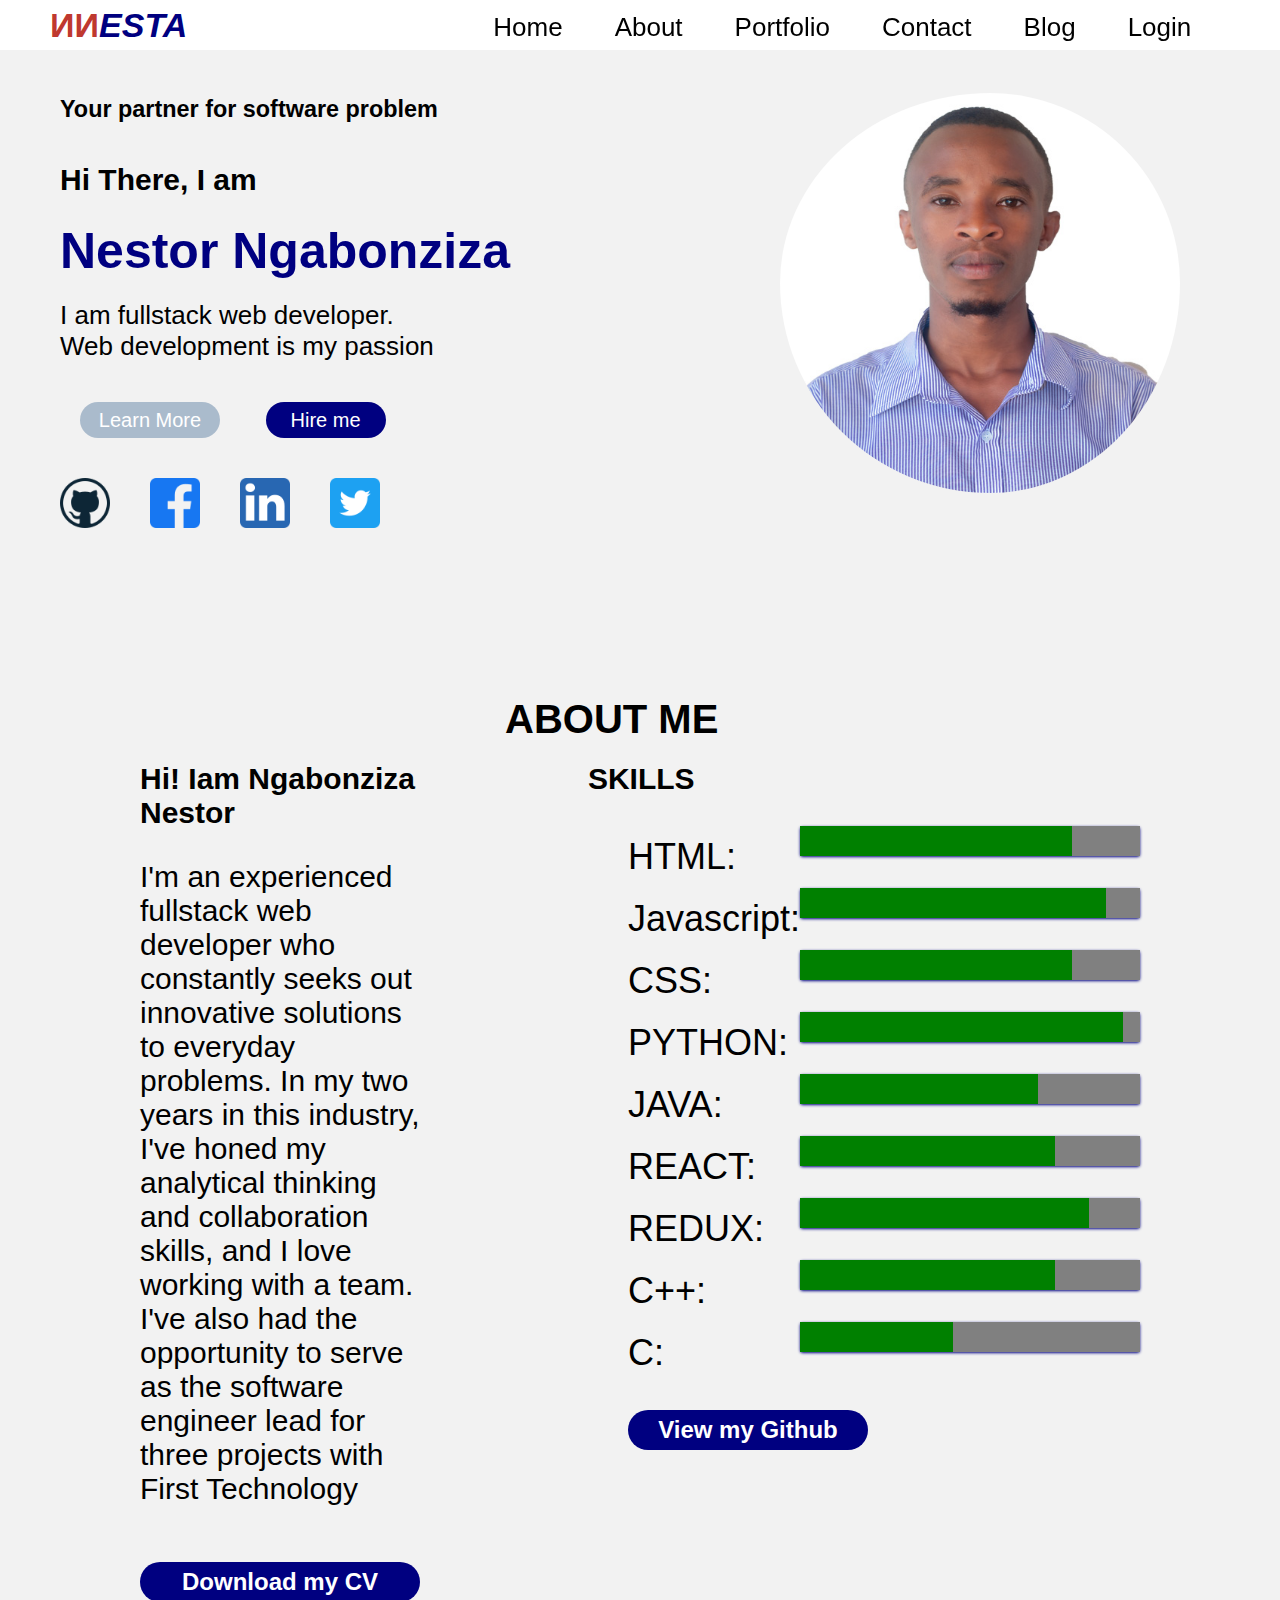
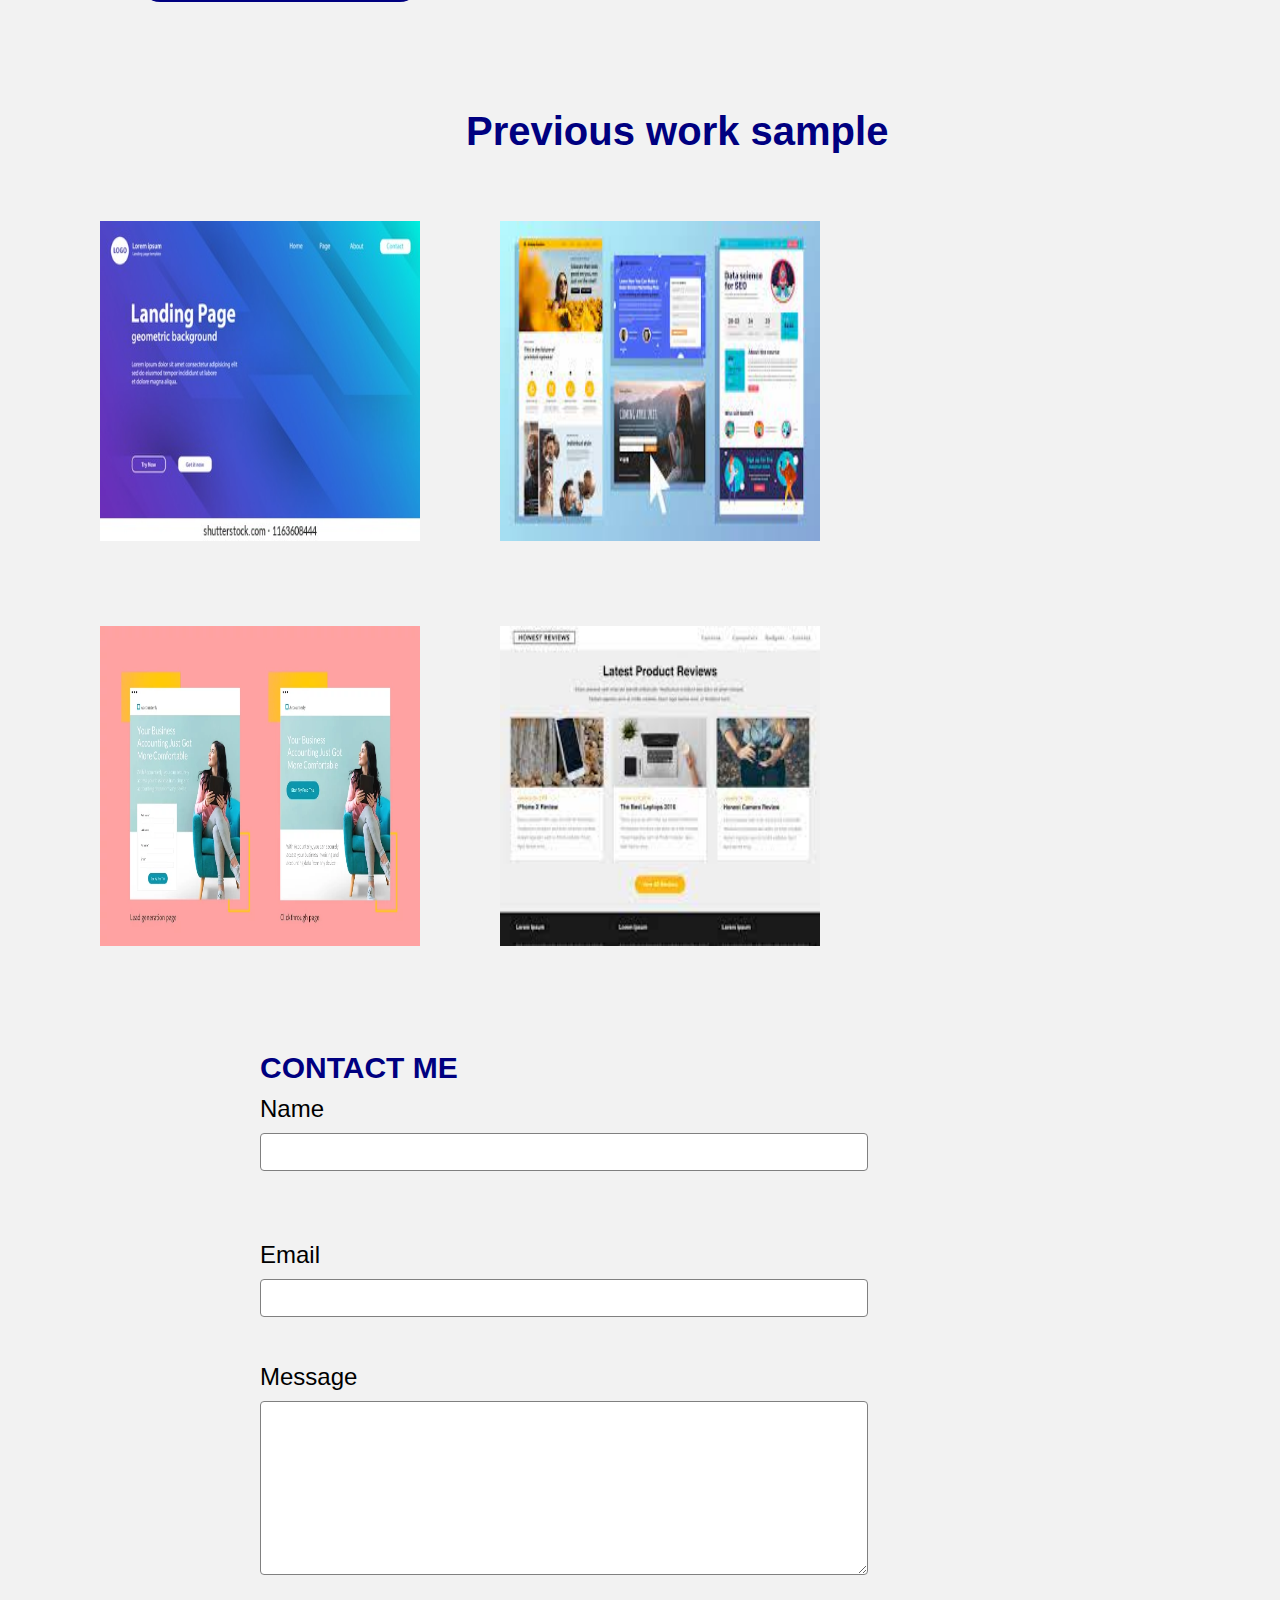
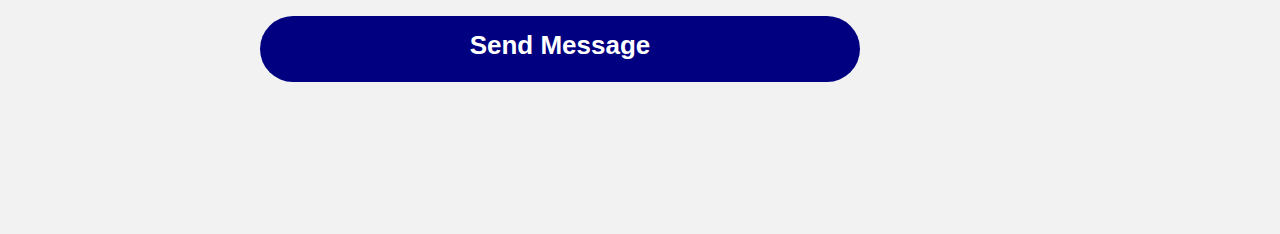
==== commit d6928a8b: "adding the database" ====
--- a/index.html
+++ b/index.html
@@ -51,9 +51,13 @@
             <li>
               <a href="blog.html">Blog</a>
             </li>
-            <li>
+            <li id="main-login">
               <a href="login.html">Login</a>
             </li>
+            <li id="main-logout">
+              <a href="login.html">Logout</a>
+            </li>
+            
           </ul>
         </div>
       </nav>
--- a/css/style.css
+++ b/css/style.css
@@ -13,7 +13,7 @@
   --letter-color: black;
   --primary-color: #000080;
   --succes-color: green;
-  --fail-color: red;
+  --fail-color: rgb(180, 6, 6);
   --backround-color: #f2f2f2;
 }
 .navbar {
@@ -30,6 +30,7 @@
   
     
 }
+tr:nth-child(even) {background-color: #f2f2f2;}
 .left {
   color:var(--primary-color);
   font-size: 1.7rem;
@@ -71,6 +72,7 @@
 }
 .right {
   margin-top: 4rem;
+
 }
 .right li {
   list-style-type: none;
@@ -264,6 +266,7 @@
 
 /* end */
 
+
 /*contact  */
 
 #contact h2 {
@@ -290,8 +293,12 @@
   margin-bottom: 1em;
   border-radius: 0.3em;
   border: 1px solid gray;
-  box-sizing: border-box;
-}
+  box-sizing: border-box ;
+}
+.userButton, .queryButton{
+  display:flex
+}
+
 input[type="submit"] {
   background-color: var(--primary-color);
   color: white;
@@ -302,7 +309,7 @@
   border-radius: 5em;
   display: inline-block;
   padding: 0.8em 2em;
-  width: unset;
+  width: 30rem;
   padding-top: .72rem;
 }
 #contact {
@@ -391,7 +398,7 @@
 
 .admin-login {
   display: block;
-  margin: 5rem 0 11rem 25rem;
+  margin: 4rem 15rem 5rem 15rem;
 }
 .user {
   display: block;
@@ -408,20 +415,35 @@
 }
 .admin-login h2 {
   color: var(--primary-color);
-  margin-left: 4rem;
-
+  margin-left: 8rem;
+  font-size: 2rem;
+
+}
+input{
+  width:6
+}
+.btn-update-create{
+  margin-left: 8rem;
+  width: 50rem !important;
 }
 
 .login-button {
   background: var(--primary-color);
   color: white;
   border-radius: 1rem;
-  width: 10rem;
+  width: 10rem !important;
   height: 3rem;
   font-size: 1.5rem;
-  padding: 0 0 6rem 0;
+  padding: 0 0 6rem 0 ;
 }
 .psw,.email-user, .user-secondname, .user-firstname {
+  margin-left: 2rem;
+  width: 18rem;
+  border-radius: 5rem;
+  
+}
+.psw-login,.email-user-login {
+  margin-left: auto;
   width: 18rem;
   border-radius: 5rem;
   
@@ -502,7 +524,7 @@
 }
 .check-button a{
   color: var(--primary-color);
-  
+  margin-top: 1rem;
 
 }
 .article-update {
@@ -511,13 +533,13 @@
 }
 .article-delete {
   height: 2rem;
-  background: red;
+  background: var(--fail-color);
   margin-left: 2rem;
   margin-top: -0.3rem;
 }
 button {
   cursor: pointer;
-  height: 2,5rem;
+  height: 2.5rem;
   border-radius: 5rem;
   padding-bottom: auto;
   margin-right: 2rem;
@@ -534,6 +556,7 @@
 .create-article h2 {
   transform: translate(40%);
   color: var(--primary-color);
+  margin-top: 3rem;
 }
 .article-component {
   display: block;
@@ -615,7 +638,7 @@
   transform: translate(35%);
 }
 .error-message {
-  border-color: red;
+  border-color: var(--fail-color);
 }
 /* media query */
 @media only screen and (max-width: 320px) {
@@ -679,7 +702,7 @@
     display: flex;
     place-content: space-between;
     list-style-type: none;
-    margin-left: 19rem;
+    margin-left: 12rem;
     margin-top: 1.2rem;
   }
   .top .right a {
@@ -748,7 +771,7 @@
 }
 .fail small {
   visibility: visible;
-  color: red;
+  color: var(--fail-color);
 }
 .success small {
   visibility: visible;
@@ -761,10 +784,10 @@
 }
 .fail .fa-exclamation-circle {
   visibility: visible;
-  color: red;
+  color: var(--fail-color);
 }
 .fail input,.fail textarea {
-  border-color: red;
+  border-color: var(--fail-color);
   
  
 } 
@@ -794,7 +817,26 @@
   border: none;
   cursor: pointer;
 }
-
+th, td {
+  padding: 15px;
+  text-align: left;
+}
+.fa-eye{
+  color: black;
+  margin-right: .3rem;
+}
+.fa-comment-alt  {
+color:black;
+margin-left:2rem;
+margin-right: .3rem;
+}
+.comp {
+  display: flex
+}
+.comp label {
+  margin-left: auto;
+  
+}
 /* @media only screen and (min-width: 100px) {
   :root{
     font-size: 5px;
@@ -804,4 +846,17 @@
     }
   } */
 /* end media query */
-
+}
+hr{
+  visibility:hidden;
+}
+footer{
+  position:absolute;
+   bottom:0;
+   width:100%;
+   z-index: 900;
+   visibility:hidden;
+}
+.isVisible{
+  visibility:hidden;
+}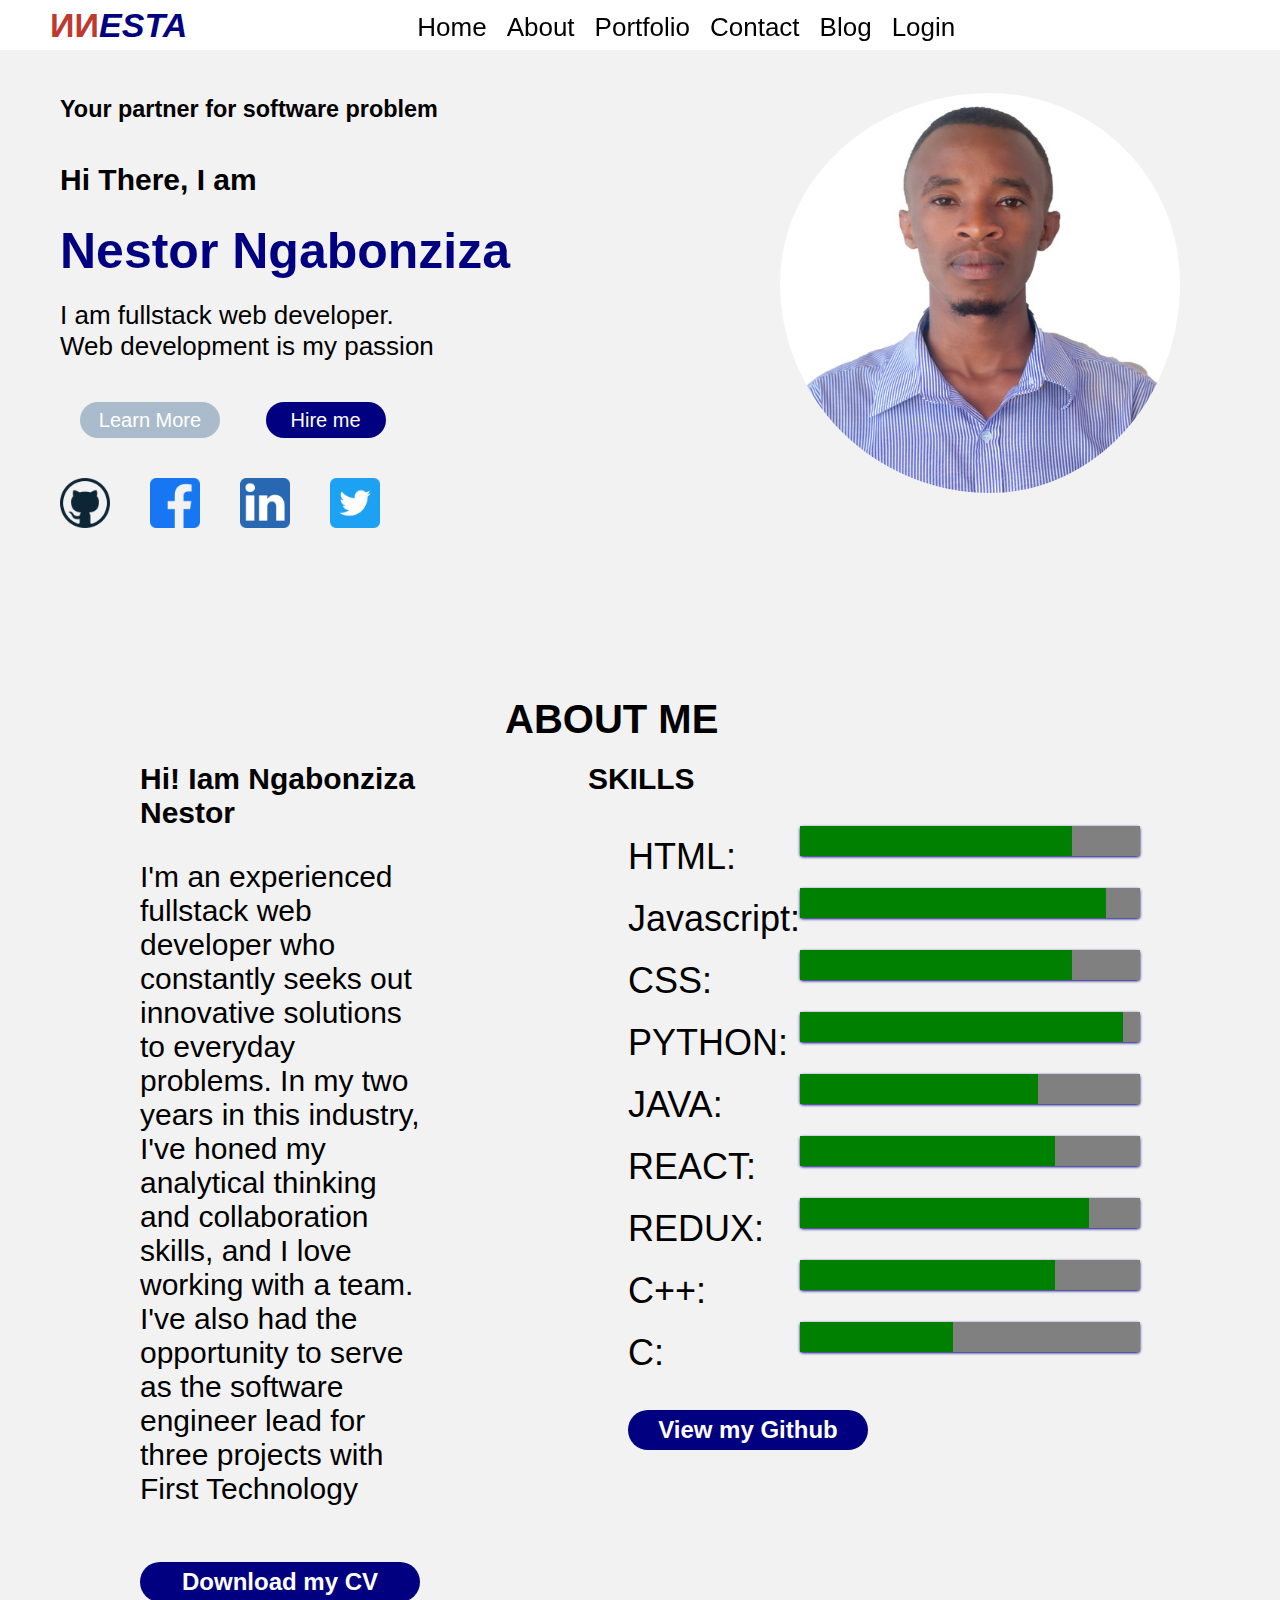
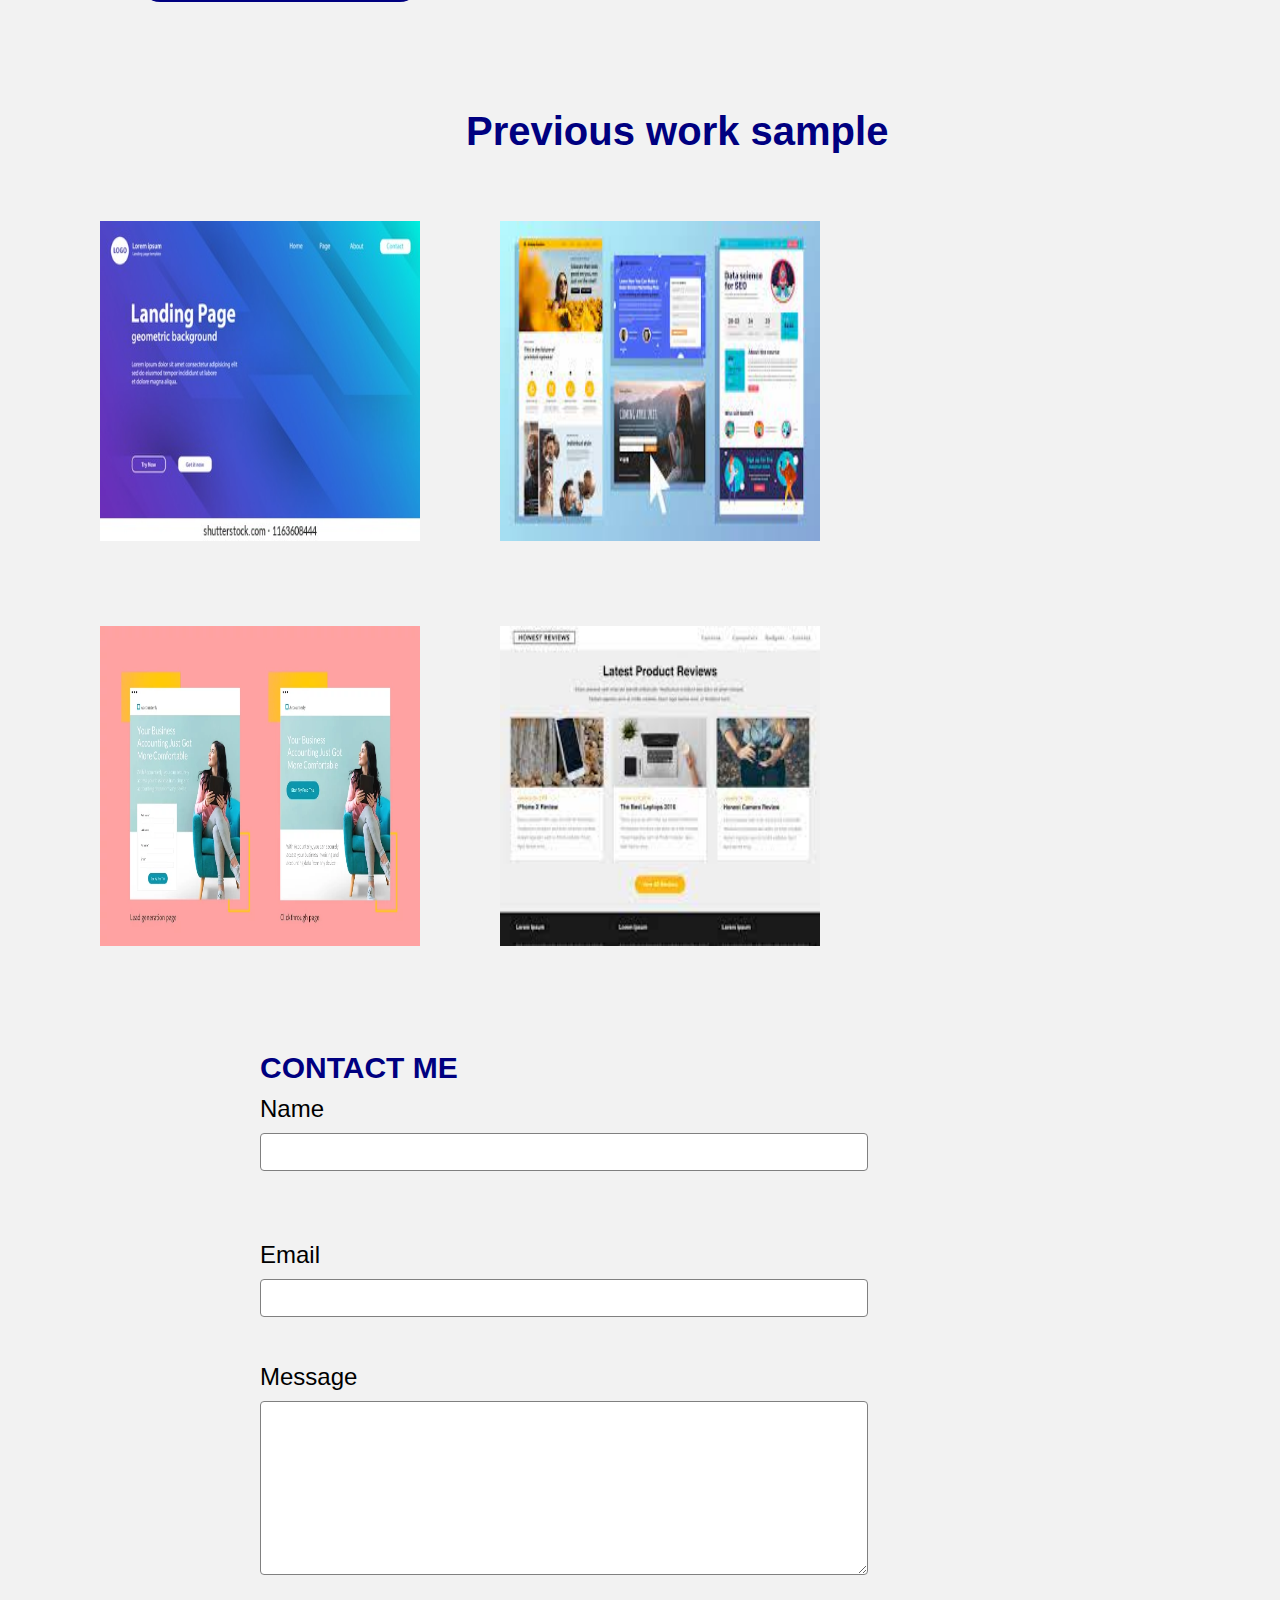
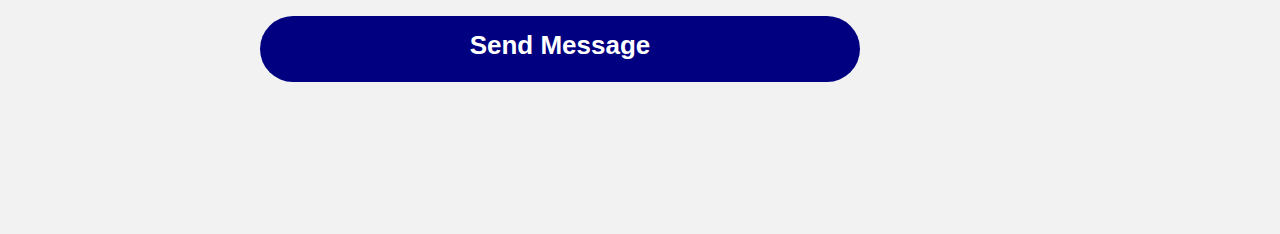
==== commit e8039ee1: "adding the assign status" ====
--- a/index.html
+++ b/index.html
@@ -54,10 +54,13 @@
             <li id="main-login">
               <a href="login.html">Login</a>
             </li>
+            
             <li id="main-logout">
               <a href="login.html">Logout</a>
             </li>
-            
+            <li id="names">
+              <a id="usersignup"></a>
+            </li>
           </ul>
         </div>
       </nav>
--- a/css/style.css
+++ b/css/style.css
@@ -349,9 +349,10 @@
   display: flex;
   place-content: space-between;
   flex-wrap: wrap;
+
 }
 .article {
-  margin: 1rem 3rem;
+  margin: 0;
 }
 .article p {
   color:black
@@ -395,10 +396,18 @@
 /* end blog */
 
 /* login */
+.login-form {
+  margin-left:8.5rem;
+}
+.signup-button{
+  margin-left:6.5rem;
+  height:3rem;
+  width:20rem !important;
+}
 
 .admin-login {
   display: block;
-  margin: 4rem 15rem 5rem 15rem;
+  margin: 4rem 17rem 5rem 10rem;
 }
 .user {
   display: block;
@@ -415,10 +424,18 @@
 }
 .admin-login h2 {
   color: var(--primary-color);
-  margin-left: 8rem;
+  margin-left: 12rem;
   font-size: 2rem;
 
 }
+select {
+  margin-left: 2rem;
+  margin-bottom: 2rem;
+  width: 18rem;
+  height: 2rem;
+  margin-right: 0rem;
+}
+
 input{
   width:6
 }
@@ -698,16 +715,17 @@
     place-content: space-between;
    
   }
+  
   .right {
     display: flex;
     place-content: space-between;
     list-style-type: none;
-    margin-left: 12rem;
+    margin-left: 9rem;
     margin-top: 1.2rem;
   }
   .top .right a {
     color: black;
-    margin: 1em;
+    margin: 1em 0.5rem;
   }
   .right li a:hover {
     font-weight: bolder;
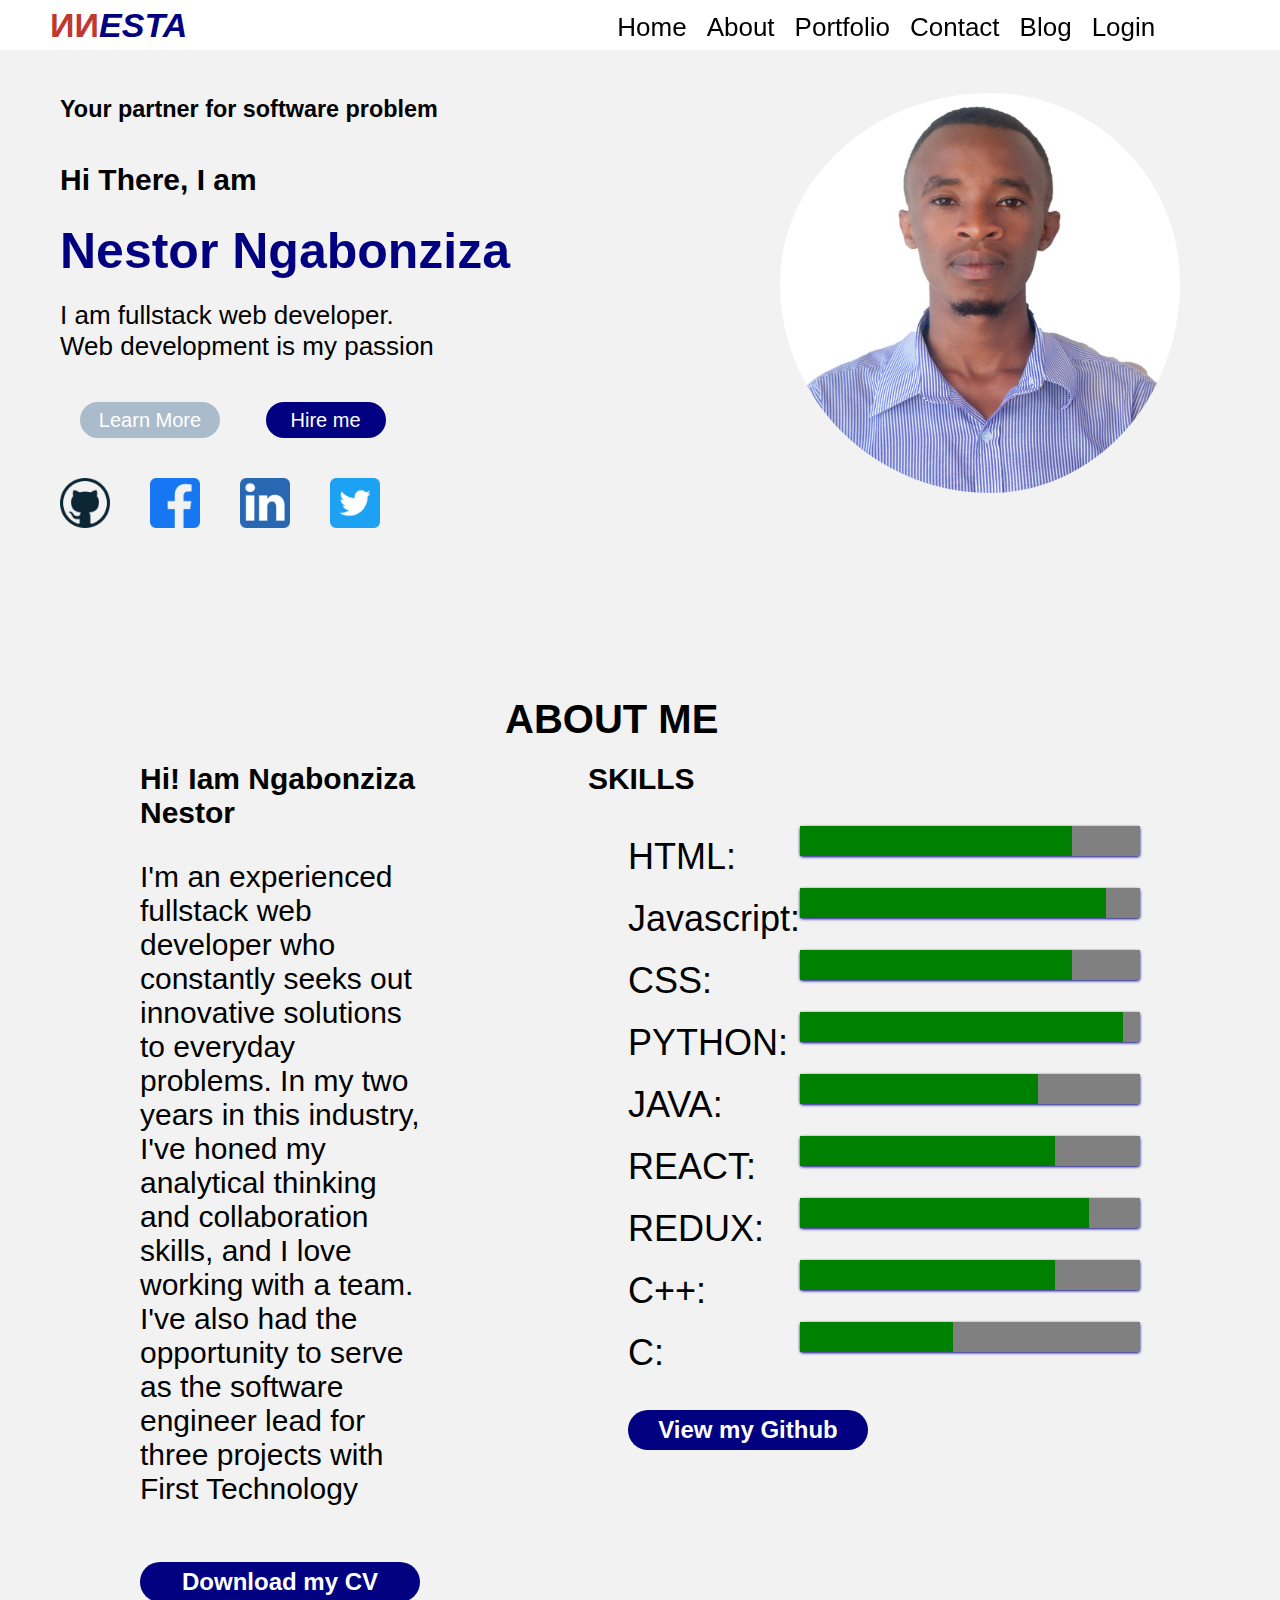
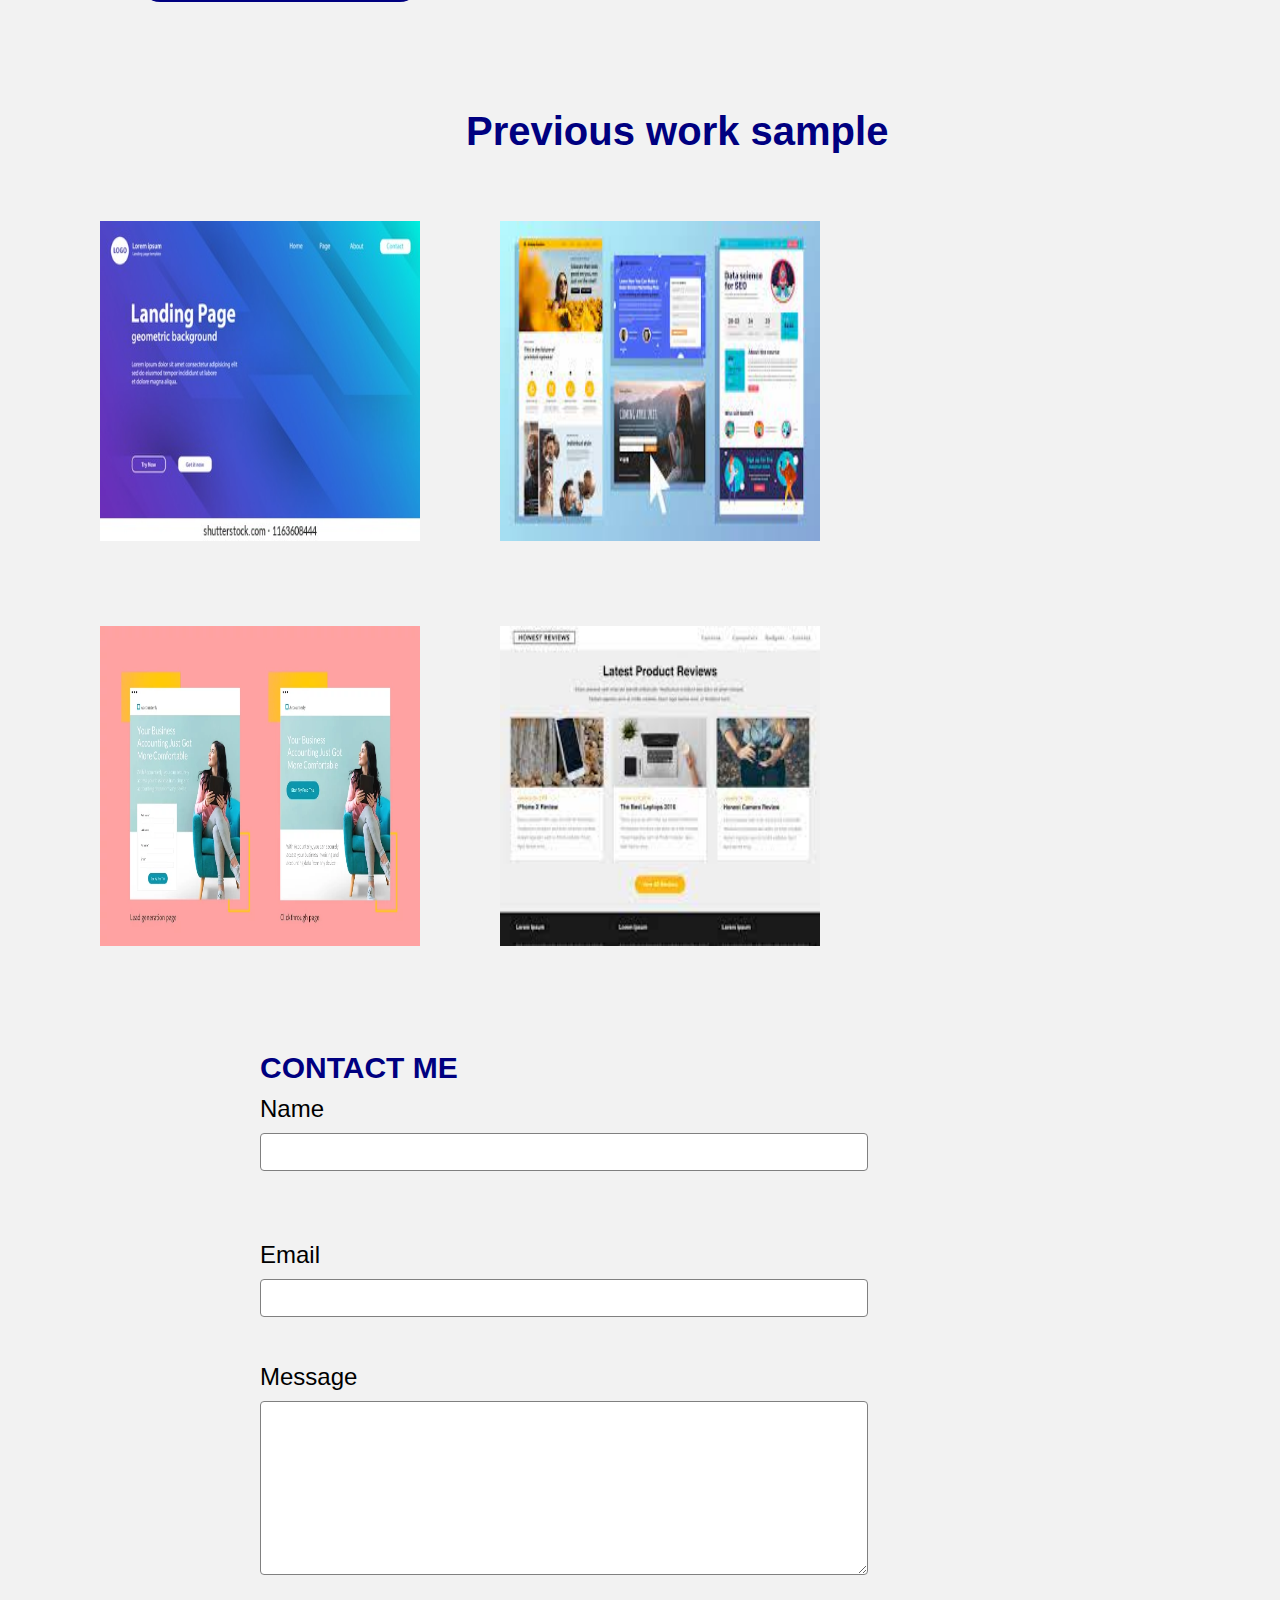
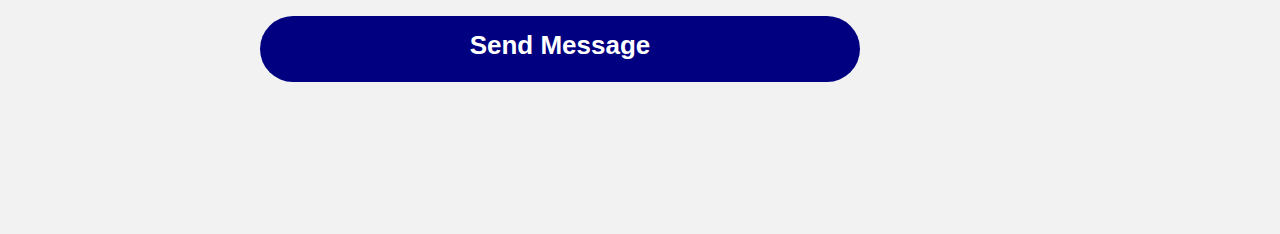
==== commit 3dd17863: "adding the search" ====
--- a/index.html
+++ b/index.html
@@ -241,7 +241,7 @@
         <section id="contact">
           <div>
           <h2>CONTACT ME</h2>
-          <form id="form-contact" action="." method="get">
+          <form id="form-contact" action="." method="POST" enctype="multipart/form-data">
             <div class="form-control" id="name-contact" >
             <label for="#">Name</label>
             <input type="text" id="input-name" name="name"/>
--- a/css/style.css
+++ b/css/style.css
@@ -352,7 +352,7 @@
 
 }
 .article {
-  margin: 0;
+  margin: 0 1.5rem;
 }
 .article p {
   color:black
@@ -715,12 +715,19 @@
     place-content: space-between;
    
   }
-  
+  .users h2 {
+      margin-top: 4rem;
+      margin-left: 20rem;
+  }
+  .queries h2 {
+      margin-top: 4rem;
+      margin-left: 25rem;
+  }
   .right {
     display: flex;
     place-content: space-between;
     list-style-type: none;
-    margin-left: 9rem;
+    margin-left: 19rem;
     margin-top: 1.2rem;
   }
   .top .right a {
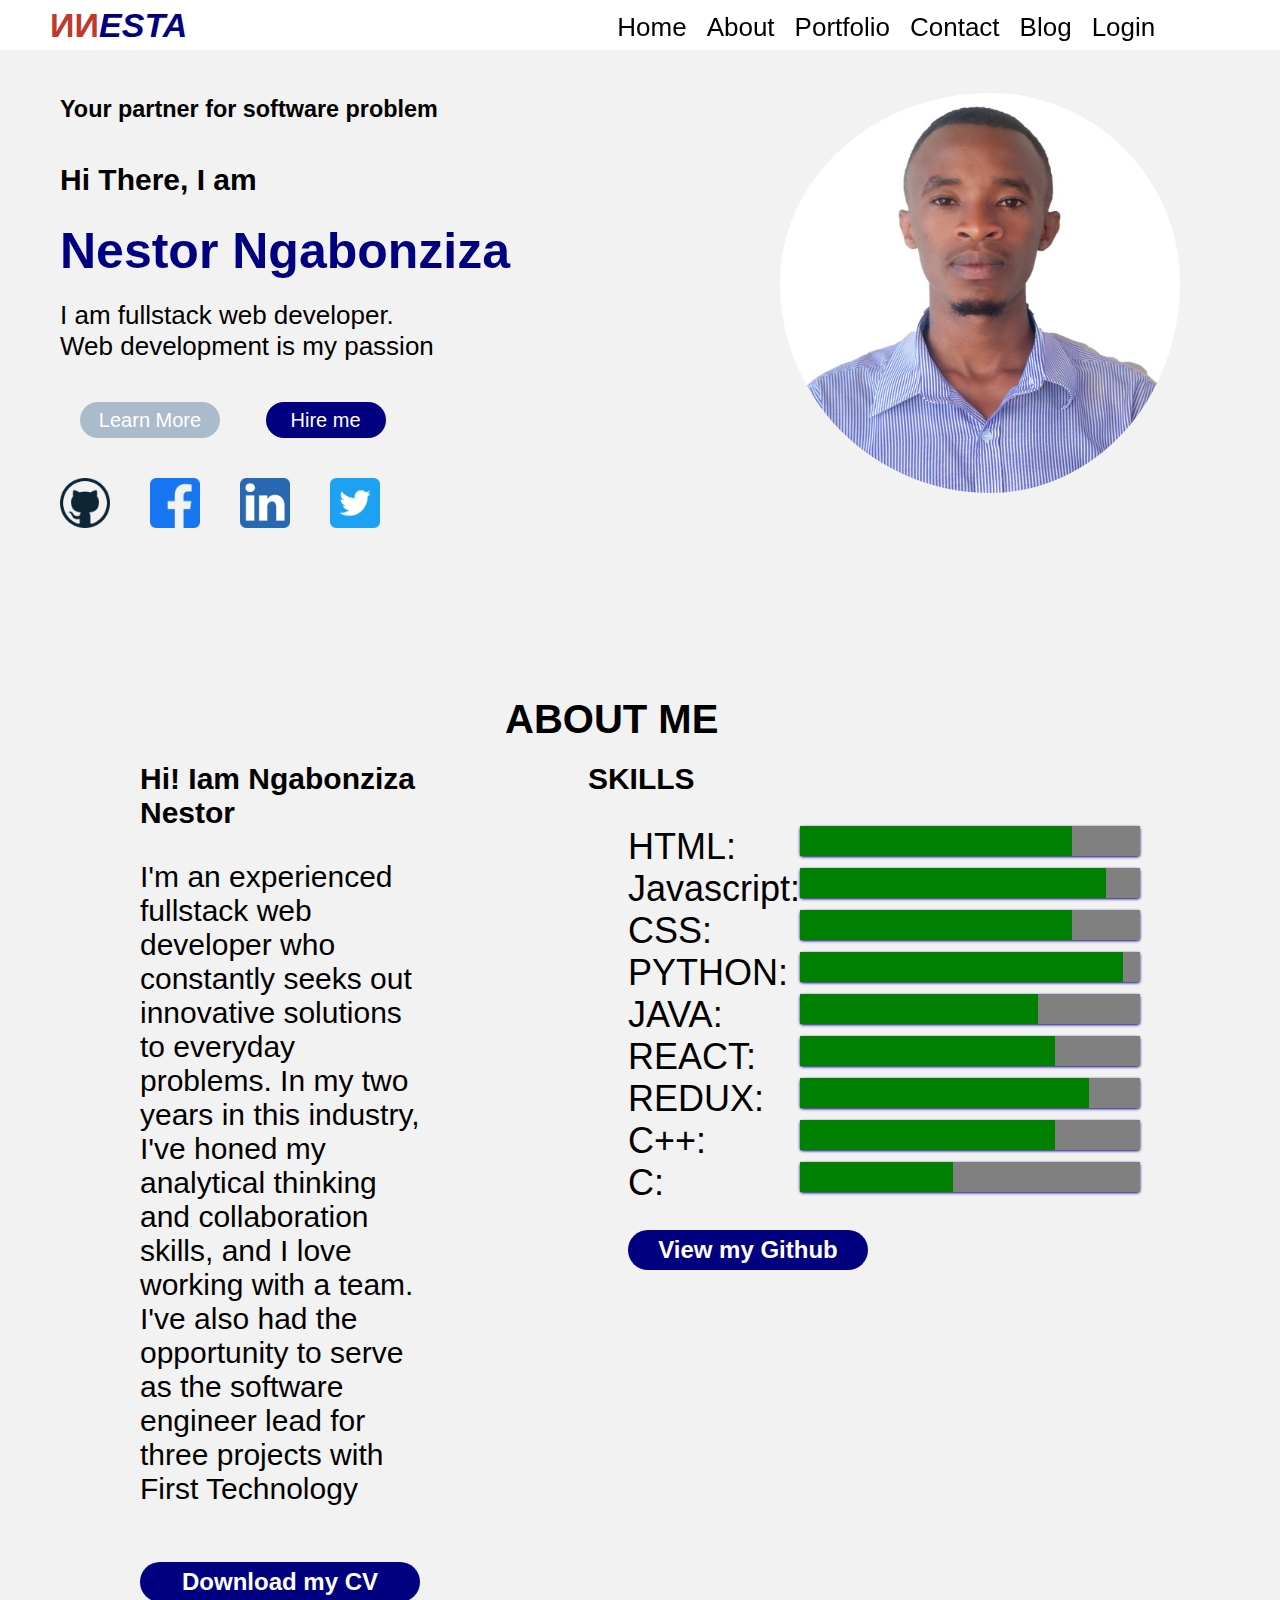
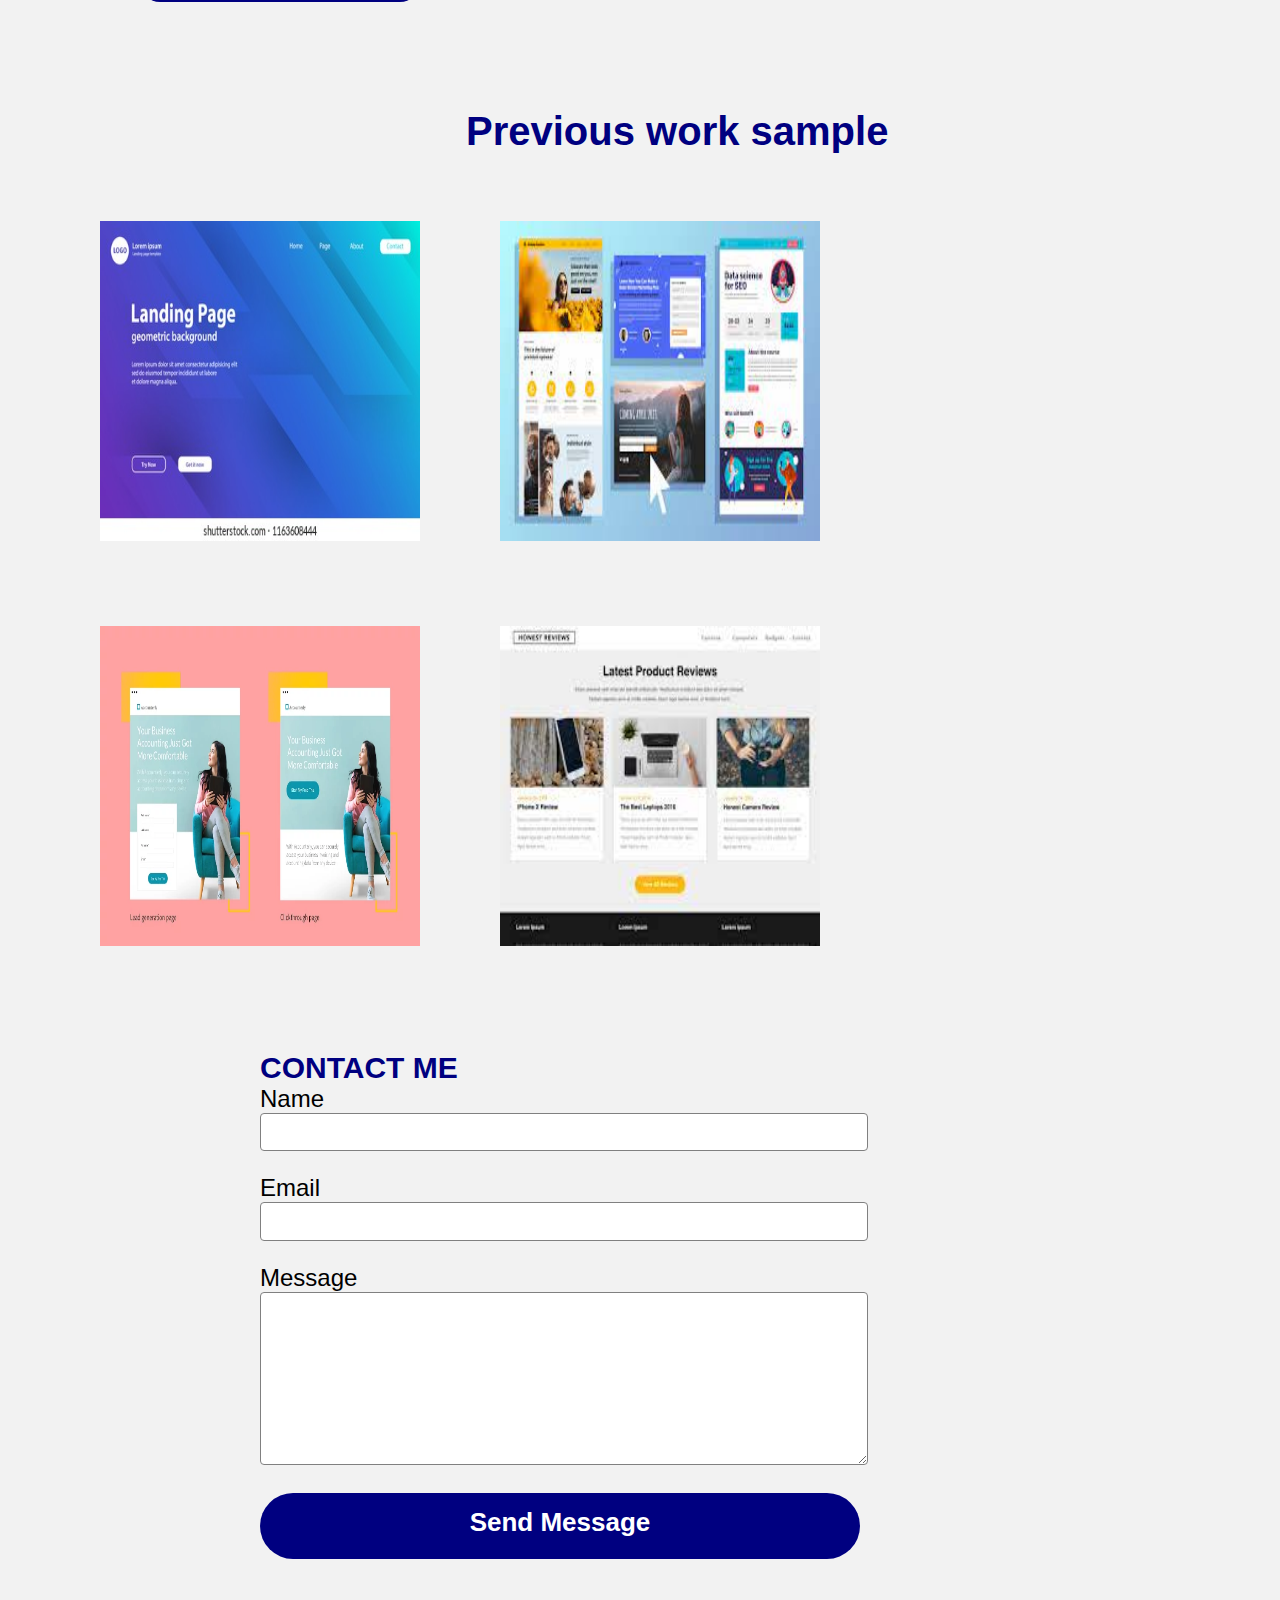
==== commit a9c9c580: "updating message form" ====
--- a/index.html
+++ b/index.html
@@ -248,7 +248,7 @@
             <i class="fas fa-check-circle success"></i>
             <i class="fas fa-exclamation-circle fail"></i>
             <br/>
-            <small>Put name</small>
+          
           </div>
             <br />
             <div class="form-control " id="email-contact">
@@ -257,7 +257,7 @@
             <i class="fas fa-check-circle "></i>
             <i class="fas fa-exclamation-circle "></i>
             <br/>
-          <small></small></div>
+          </div>
             <br />
             <div class="form-control" >
             <label for=""> Message</label>
@@ -271,7 +271,7 @@
             <i class="fas fa-check-circle "></i>
             <i class="fas fa-exclamation-circle "></i>
             <br/>
-          <small></small>
+         
           </div>
             <br />
             <input id="form-submit" type="submit" value="Send Message" />
--- a/css/style.css
+++ b/css/style.css
@@ -284,13 +284,11 @@
 label {
   display: block;
   font-size: 1.2em;
-  margin: 0.5rem 0;
   color: black;
 }
  input, textarea {
   width: 80%;
   padding: 0.8em;
-  margin-bottom: 1em;
   border-radius: 0.3em;
   border: 1px solid gray;
   box-sizing: border-box ;
